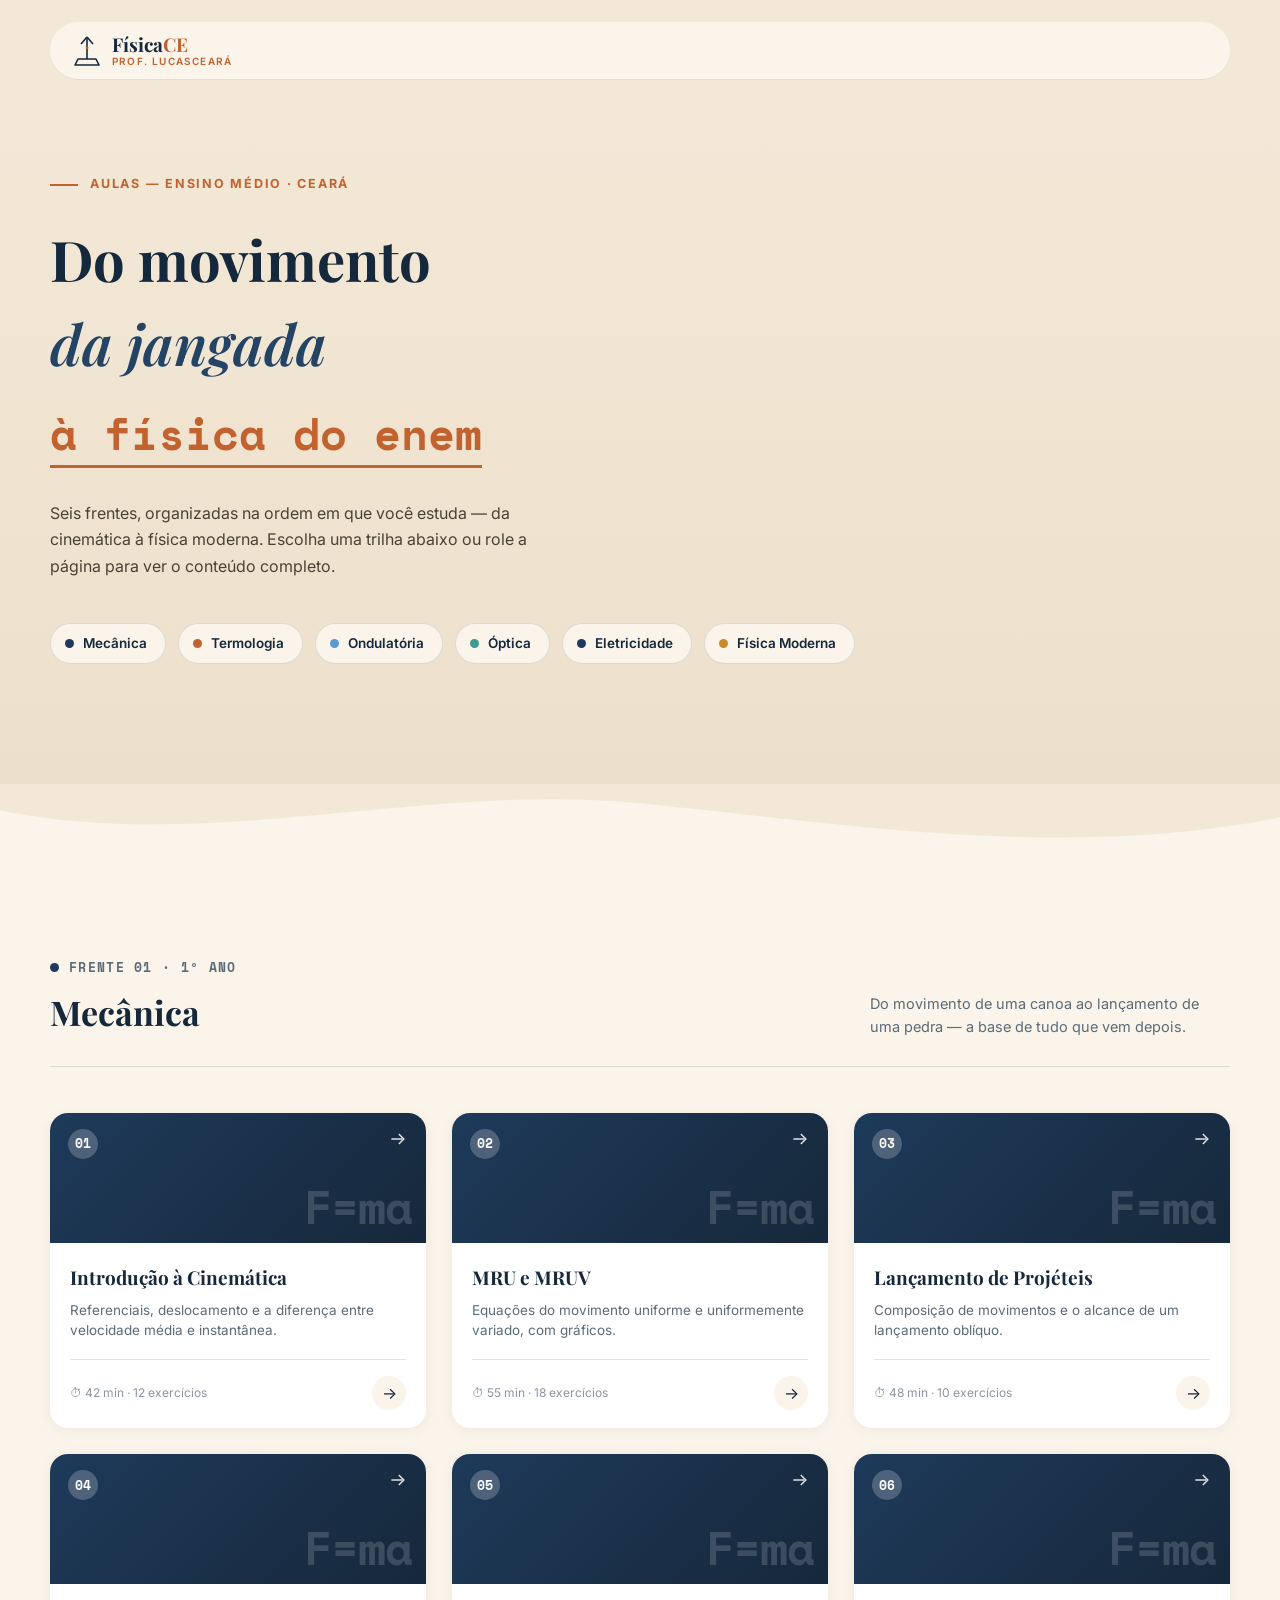
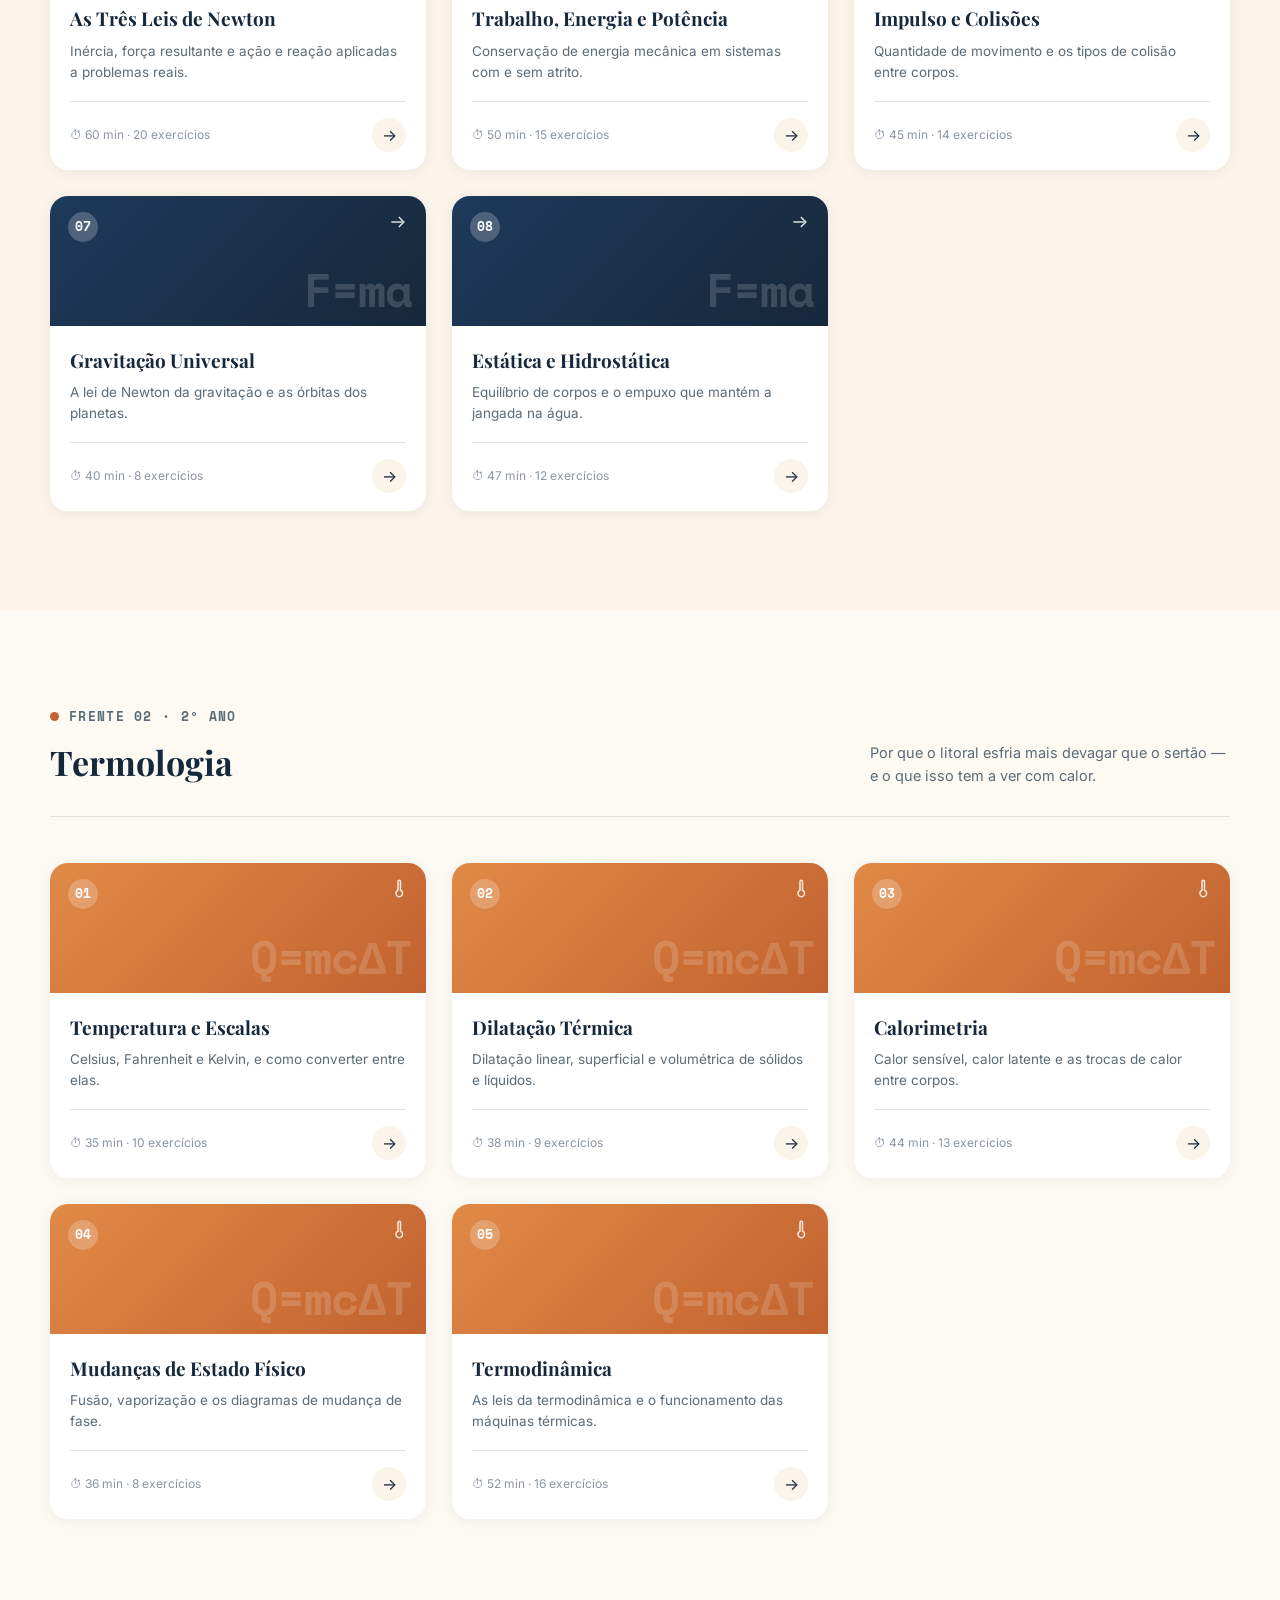
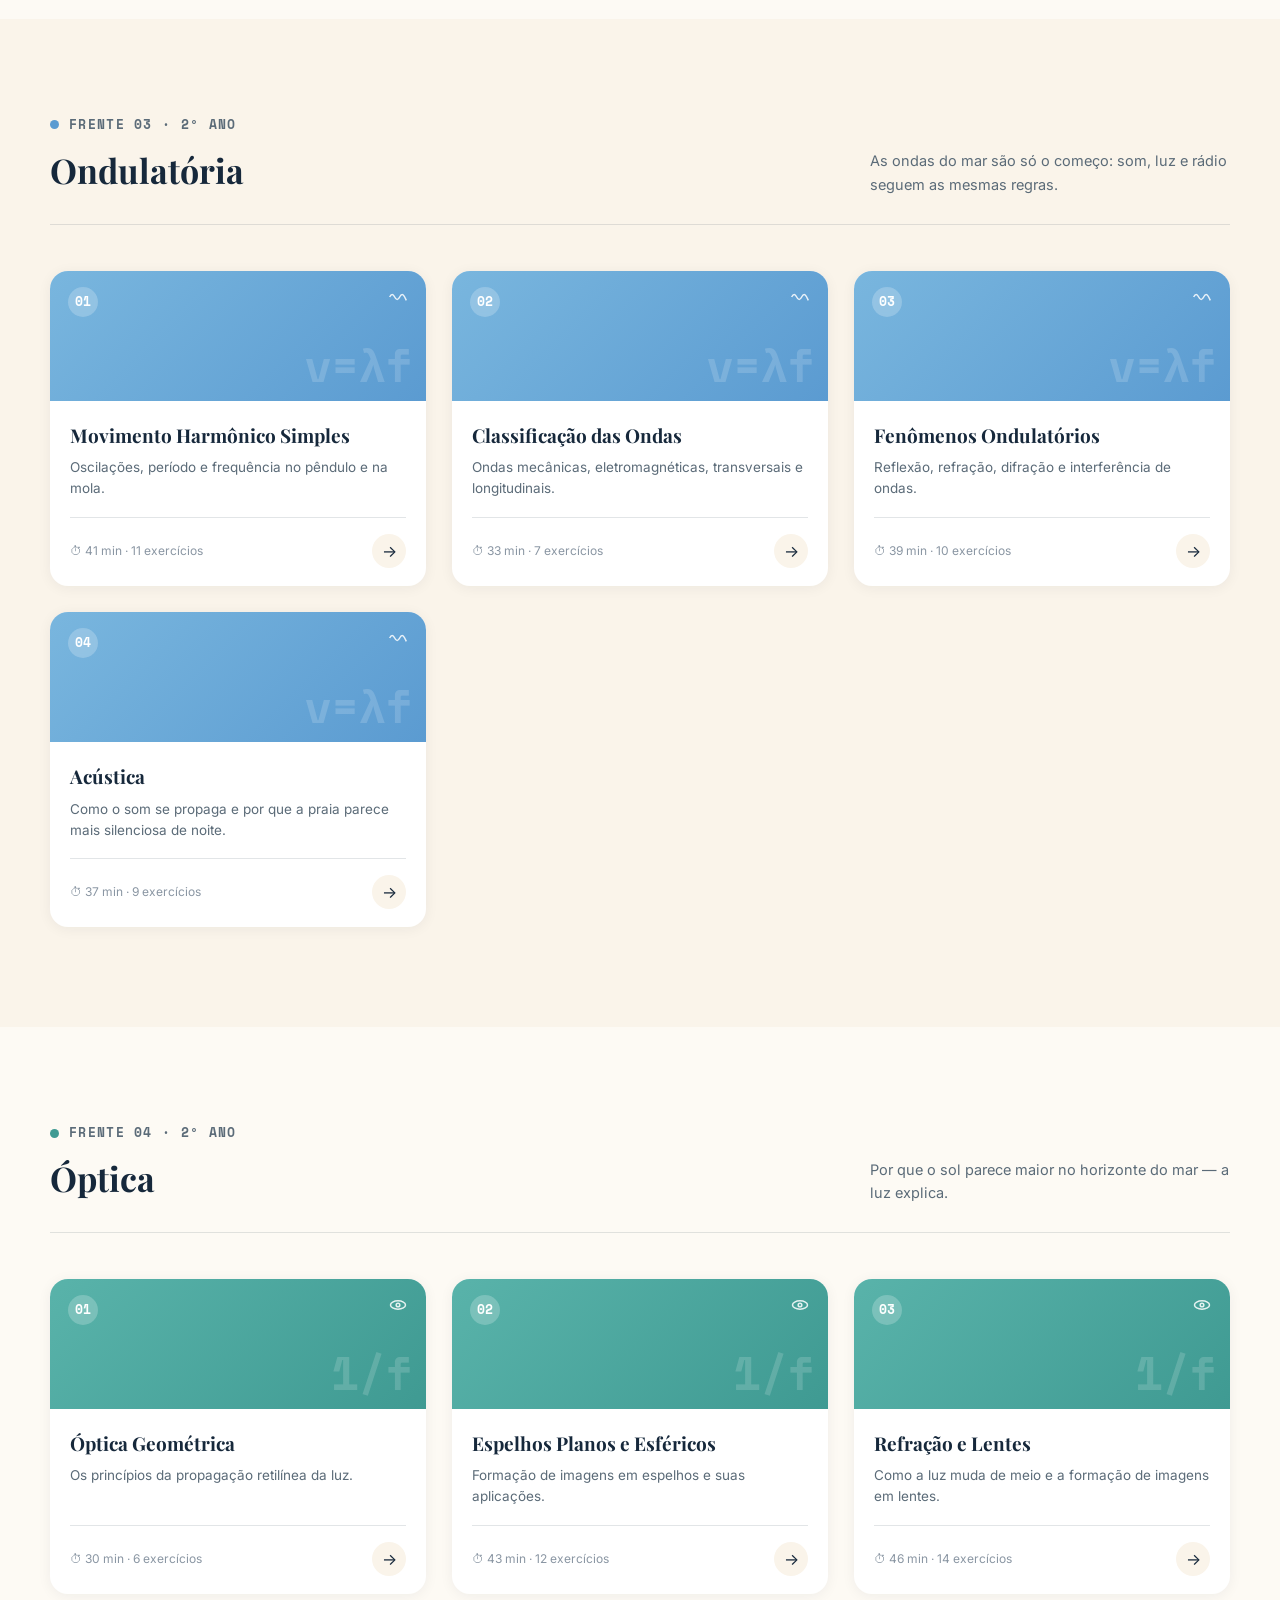
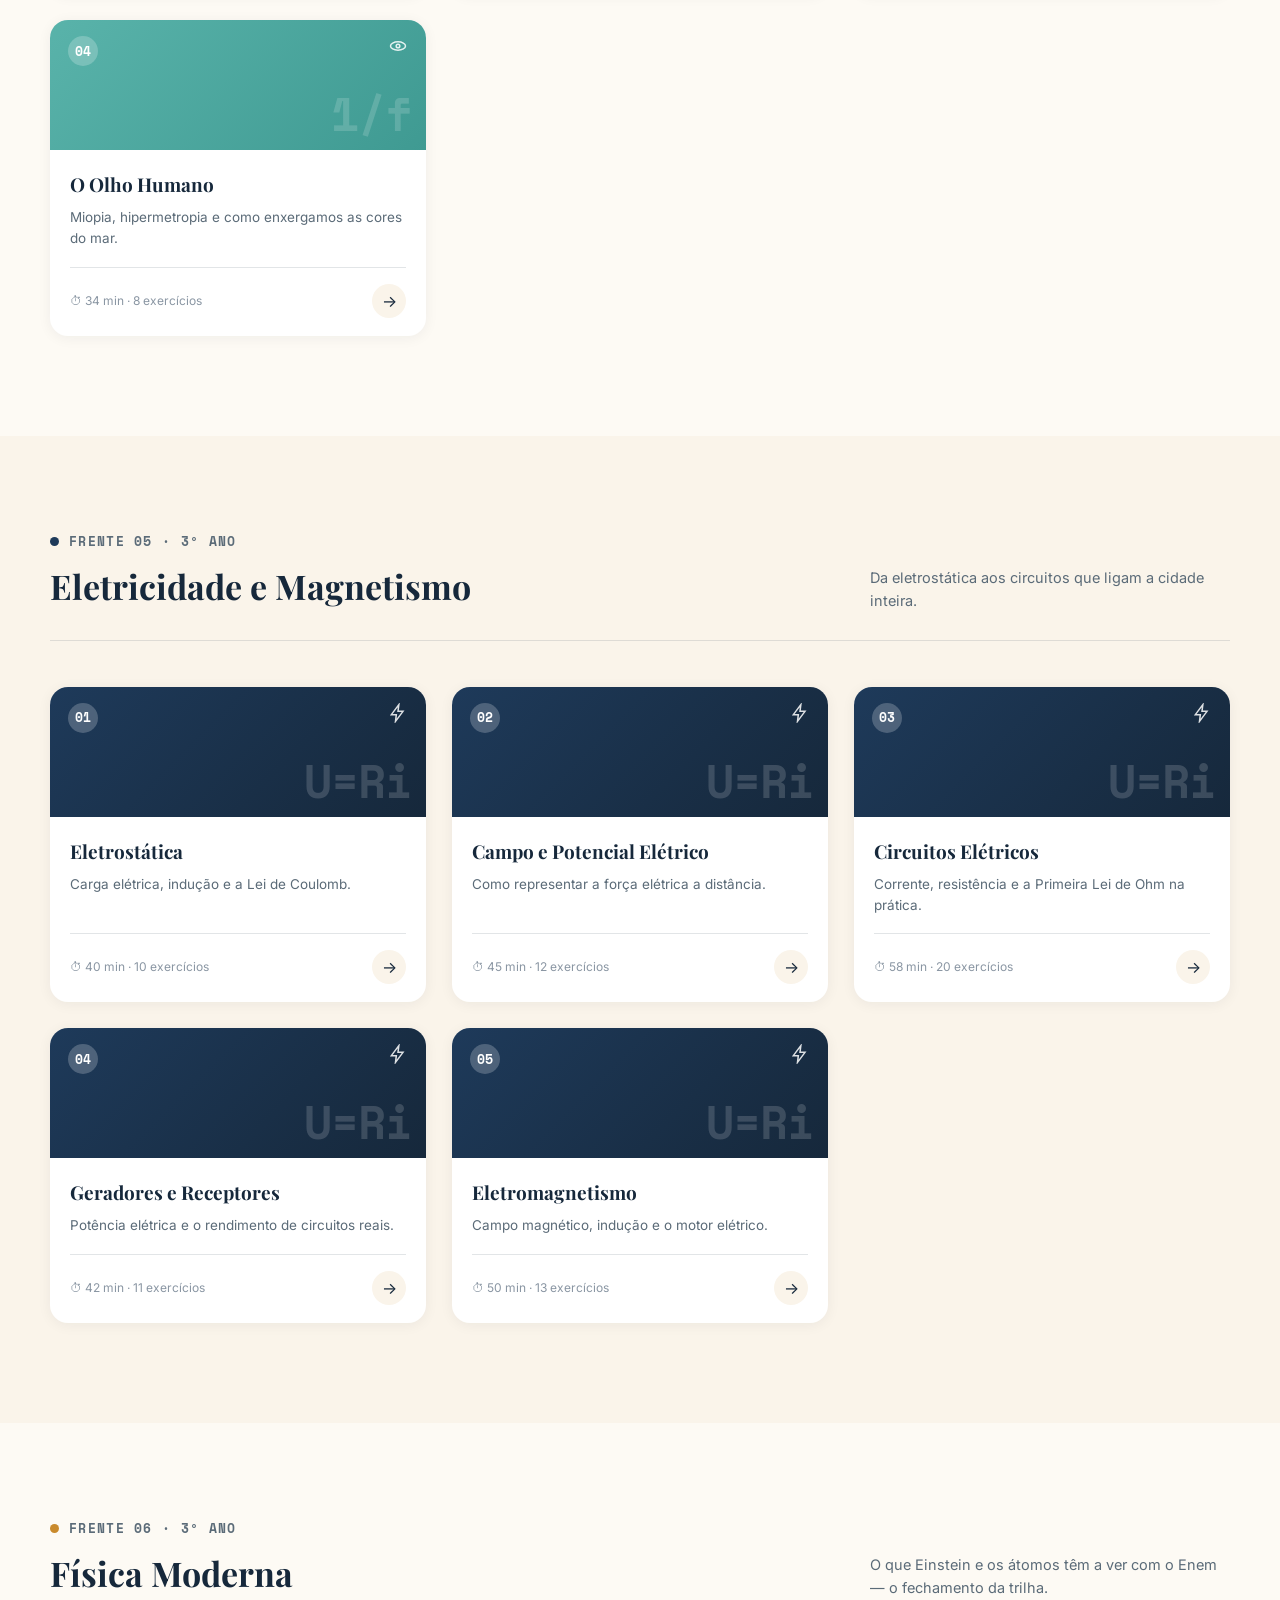
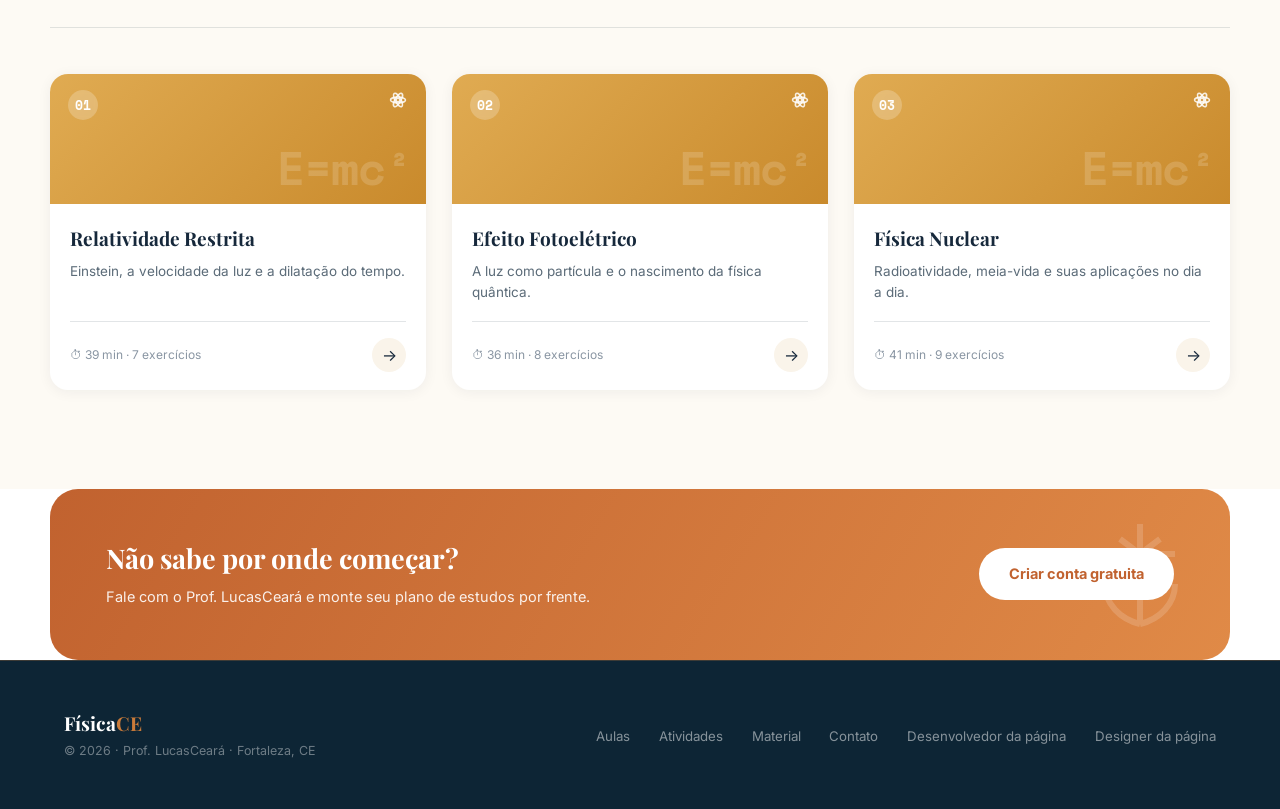
==== aulas.html @ f0ba3cf6 "Create aulas.html" ====
<!DOCTYPE html>
<html lang="pt-br">
<head>
    <meta charset="UTF-8">
    <meta name="viewport" content="width=device-width, initial-scale=1.0">
    <link rel="preconnect" href="https://fonts.googleapis.com">
    <link rel="preconnect" href="https://fonts.gstatic.com" crossorigin>
    <link href="https://fonts.googleapis.com/css2?family=Playfair+Display:ital,wght@0,600;0,700;1,600;1,700&family=Space+Mono:wght@400;700&family=Inter:wght@400;500;600;700&display=swap" rel="stylesheet">
    <link rel="stylesheet" href="cadastro.css">
    <link rel="stylesheet" href="menumobile.css">
    <link rel="stylesheet" href="aulas.css">
    <title>Aulas</title>
</head>
<body>
    <header>
  <div class="header-inner">
    <div class="logo">
      <svg width="26" height="30" viewBox="0 0 26 30" fill="none">
        <path d="M13 1V23" stroke="#16283b" stroke-width="1.6"/>
        <path d="M13 1L7 8" stroke="#16283b" stroke-width="1.6"/>
        <path d="M13 1L19 8" stroke="#16283b" stroke-width="1.6"/>
        <path d="M4 23H22L25 29H1L4 23Z" stroke="#16283b" stroke-width="1.6" stroke-linejoin="round"/>
        <circle cx="13" cy="12" r="1.4" fill="#c1622f"/>
      </svg>
      <div class="logo-text">
        <div class="name">Física<span>CE</span></div>
        <div class="role">PROF. LUCASCEARÁ</div>
      </div>
    </div>
   
    </nav>
  </div>
</header>
 
<section class="hero">
  <div class="hero-inner">
    <div class="eyebrow"><span class="dash"></span>AULAS — ENSINO MÉDIO · CEARÁ</div>
    <h1 class="hero-title">
      <span class="line-serif">Do movimento</span><br>
      <span class="line-italic">da jangada</span><br>
      <span class="line-mono">à física do enem</span>
    </h1>
    <p class="hero-desc">Seis frentes, organizadas na ordem em que você estuda — da cinemática à física moderna. Escolha uma trilha abaixo ou role a página para ver o conteúdo completo.</p>
 
    <div class="legend">
      <a href="#mecanica"><span class="dot" style="background:var(--navy-2)"></span>Mecânica</a>
      <a href="#termologia"><span class="dot" style="background:var(--orange)"></span>Termologia</a>
      <a href="#ondulatoria"><span class="dot" style="background:var(--blue)"></span>Ondulatória</a>
      <a href="#optica"><span class="dot" style="background:var(--teal)"></span>Óptica</a>
      <a href="#eletricidade"><span class="dot" style="background:var(--navy-2)"></span>Eletricidade</a>
      <a href="#moderna"><span class="dot" style="background:var(--amber)"></span>Física Moderna</a>
    </div>
  </div>
</section>
 
<svg class="wave to-cream" viewBox="0 0 1440 90" preserveAspectRatio="none"><path d="M0,32 C240,80 480,0 720,24 C960,48 1200,88 1440,40 L1440,90 L0,90 Z"/></svg>
 
<!-- ================= MECÂNICA ================= -->
<section class="frente bg-cream" id="mecanica">
  <div class="frente-head">
    <div>
      <div class="frente-num"><span class="dot" style="background:var(--navy-2)"></span>FRENTE 01 · 1º ANO</div>
      <div class="frente-title">Mecânica</div>
    </div>
    <p class="frente-blurb">Do movimento de uma canoa ao lançamento de uma pedra — a base de tudo que vem depois.</p>
  </div>
  <div class="grid">
 
    <div class="card">
      <div class="card-banner banner-navy">
        <div class="badge">01</div>
        <svg class="icon" width="20" height="20" viewBox="0 0 24 24" fill="none" stroke="currentColor" stroke-width="1.8"><path d="M4 12h13M13 6l6 6-6 6"/></svg>
        <span class="formula">F=ma</span>
      </div>
      <div class="card-body">
        <div class="card-title">Introdução à Cinemática</div>
        <p class="card-desc">Referenciais, deslocamento e a diferença entre velocidade média e instantânea.</p>
        <div class="card-meta"><span class="meta-text">⏱ 42 min · 12 exercícios</span><span class="go">→</span></div>
      </div>
    </div>
 
    <div class="card">
      <div class="card-banner banner-navy">
        <div class="badge">02</div>
        <svg class="icon" width="20" height="20" viewBox="0 0 24 24" fill="none" stroke="currentColor" stroke-width="1.8"><path d="M4 12h13M13 6l6 6-6 6"/></svg>
        <span class="formula">F=ma</span>
      </div>
      <div class="card-body">
        <div class="card-title">MRU e MRUV</div>
        <p class="card-desc">Equações do movimento uniforme e uniformemente variado, com gráficos.</p>
        <div class="card-meta"><span class="meta-text">⏱ 55 min · 18 exercícios</span><span class="go">→</span></div>
      </div>
    </div>
 
    <div class="card">
      <div class="card-banner banner-navy">
        <div class="badge">03</div>
        <svg class="icon" width="20" height="20" viewBox="0 0 24 24" fill="none" stroke="currentColor" stroke-width="1.8"><path d="M4 12h13M13 6l6 6-6 6"/></svg>
        <span class="formula">F=ma</span>
      </div>
      <div class="card-body">
        <div class="card-title">Lançamento de Projéteis</div>
        <p class="card-desc">Composição de movimentos e o alcance de um lançamento oblíquo.</p>
        <div class="card-meta"><span class="meta-text">⏱ 48 min · 10 exercícios</span><span class="go">→</span></div>
      </div>
    </div>
 
    <div class="card">
      <div class="card-banner banner-navy">
        <div class="badge">04</div>
        <svg class="icon" width="20" height="20" viewBox="0 0 24 24" fill="none" stroke="currentColor" stroke-width="1.8"><path d="M4 12h13M13 6l6 6-6 6"/></svg>
        <span class="formula">F=ma</span>
      </div>
      <div class="card-body">
        <div class="card-title">As Três Leis de Newton</div>
        <p class="card-desc">Inércia, força resultante e ação e reação aplicadas a problemas reais.</p>
        <div class="card-meta"><span class="meta-text">⏱ 60 min · 20 exercícios</span><span class="go">→</span></div>
      </div>
    </div>
 
    <div class="card">
      <div class="card-banner banner-navy">
        <div class="badge">05</div>
        <svg class="icon" width="20" height="20" viewBox="0 0 24 24" fill="none" stroke="currentColor" stroke-width="1.8"><path d="M4 12h13M13 6l6 6-6 6"/></svg>
        <span class="formula">F=ma</span>
      </div>
      <div class="card-body">
        <div class="card-title">Trabalho, Energia e Potência</div>
        <p class="card-desc">Conservação de energia mecânica em sistemas com e sem atrito.</p>
        <div class="card-meta"><span class="meta-text">⏱ 50 min · 15 exercícios</span><span class="go">→</span></div>
      </div>
    </div>
 
    <div class="card">
      <div class="card-banner banner-navy">
        <div class="badge">06</div>
        <svg class="icon" width="20" height="20" viewBox="0 0 24 24" fill="none" stroke="currentColor" stroke-width="1.8"><path d="M4 12h13M13 6l6 6-6 6"/></svg>
        <span class="formula">F=ma</span>
      </div>
      <div class="card-body">
        <div class="card-title">Impulso e Colisões</div>
        <p class="card-desc">Quantidade de movimento e os tipos de colisão entre corpos.</p>
        <div class="card-meta"><span class="meta-text">⏱ 45 min · 14 exercícios</span><span class="go">→</span></div>
      </div>
    </div>
 
    <div class="card">
      <div class="card-banner banner-navy">
        <div class="badge">07</div>
        <svg class="icon" width="20" height="20" viewBox="0 0 24 24" fill="none" stroke="currentColor" stroke-width="1.8"><path d="M4 12h13M13 6l6 6-6 6"/></svg>
        <span class="formula">F=ma</span>
      </div>
      <div class="card-body">
        <div class="card-title">Gravitação Universal</div>
        <p class="card-desc">A lei de Newton da gravitação e as órbitas dos planetas.</p>
        <div class="card-meta"><span class="meta-text">⏱ 40 min · 8 exercícios</span><span class="go">→</span></div>
      </div>
    </div>
 
    <div class="card">
      <div class="card-banner banner-navy">
        <div class="badge">08</div>
        <svg class="icon" width="20" height="20" viewBox="0 0 24 24" fill="none" stroke="currentColor" stroke-width="1.8"><path d="M4 12h13M13 6l6 6-6 6"/></svg>
        <span class="formula">F=ma</span>
      </div>
      <div class="card-body">
        <div class="card-title">Estática e Hidrostática</div>
        <p class="card-desc">Equilíbrio de corpos e o empuxo que mantém a jangada na água.</p>
        <div class="card-meta"><span class="meta-text">⏱ 47 min · 12 exercícios</span><span class="go">→</span></div>
      </div>
    </div>
 
  </div>
</section>
 
<!-- ================= TERMOLOGIA ================= -->
<section class="frente bg-white" id="termologia">
  <div class="frente-head">
    <div>
      <div class="frente-num"><span class="dot" style="background:var(--orange)"></span>FRENTE 02 · 2º ANO</div>
      <div class="frente-title">Termologia</div>
    </div>
    <p class="frente-blurb">Por que o litoral esfria mais devagar que o sertão — e o que isso tem a ver com calor.</p>
  </div>
  <div class="grid">
 
    <div class="card">
      <div class="card-banner banner-orange">
        <div class="badge">01</div>
        <svg class="icon" width="20" height="20" viewBox="0 0 24 24" fill="none" stroke="currentColor" stroke-width="1.8"><path d="M12 3v10.5a4 4 0 1 0 3 0V3a1.5 1.5 0 0 0-3 0Z"/></svg>
        <span class="formula">Q=mcΔT</span>
      </div>
      <div class="card-body">
        <div class="card-title">Temperatura e Escalas</div>
        <p class="card-desc">Celsius, Fahrenheit e Kelvin, e como converter entre elas.</p>
        <div class="card-meta"><span class="meta-text">⏱ 35 min · 10 exercícios</span><span class="go">→</span></div>
      </div>
    </div>
 
    <div class="card">
      <div class="card-banner banner-orange">
        <div class="badge">02</div>
        <svg class="icon" width="20" height="20" viewBox="0 0 24 24" fill="none" stroke="currentColor" stroke-width="1.8"><path d="M12 3v10.5a4 4 0 1 0 3 0V3a1.5 1.5 0 0 0-3 0Z"/></svg>
        <span class="formula">Q=mcΔT</span>
      </div>
      <div class="card-body">
        <div class="card-title">Dilatação Térmica</div>
        <p class="card-desc">Dilatação linear, superficial e volumétrica de sólidos e líquidos.</p>
        <div class="card-meta"><span class="meta-text">⏱ 38 min · 9 exercícios</span><span class="go">→</span></div>
      </div>
    </div>
 
    <div class="card">
      <div class="card-banner banner-orange">
        <div class="badge">03</div>
        <svg class="icon" width="20" height="20" viewBox="0 0 24 24" fill="none" stroke="currentColor" stroke-width="1.8"><path d="M12 3v10.5a4 4 0 1 0 3 0V3a1.5 1.5 0 0 0-3 0Z"/></svg>
        <span class="formula">Q=mcΔT</span>
      </div>
      <div class="card-body">
        <div class="card-title">Calorimetria</div>
        <p class="card-desc">Calor sensível, calor latente e as trocas de calor entre corpos.</p>
        <div class="card-meta"><span class="meta-text">⏱ 44 min · 13 exercícios</span><span class="go">→</span></div>
      </div>
    </div>
 
    <div class="card">
      <div class="card-banner banner-orange">
        <div class="badge">04</div>
        <svg class="icon" width="20" height="20" viewBox="0 0 24 24" fill="none" stroke="currentColor" stroke-width="1.8"><path d="M12 3v10.5a4 4 0 1 0 3 0V3a1.5 1.5 0 0 0-3 0Z"/></svg>
        <span class="formula">Q=mcΔT</span>
      </div>
      <div class="card-body">
        <div class="card-title">Mudanças de Estado Físico</div>
        <p class="card-desc">Fusão, vaporização e os diagramas de mudança de fase.</p>
        <div class="card-meta"><span class="meta-text">⏱ 36 min · 8 exercícios</span><span class="go">→</span></div>
      </div>
    </div>
 
    <div class="card">
      <div class="card-banner banner-orange">
        <div class="badge">05</div>
        <svg class="icon" width="20" height="20" viewBox="0 0 24 24" fill="none" stroke="currentColor" stroke-width="1.8"><path d="M12 3v10.5a4 4 0 1 0 3 0V3a1.5 1.5 0 0 0-3 0Z"/></svg>
        <span class="formula">Q=mcΔT</span>
      </div>
      <div class="card-body">
        <div class="card-title">Termodinâmica</div>
        <p class="card-desc">As leis da termodinâmica e o funcionamento das máquinas térmicas.</p>
        <div class="card-meta"><span class="meta-text">⏱ 52 min · 16 exercícios</span><span class="go">→</span></div>
      </div>
    </div>
 
  </div>
</section>
 
<!-- ================= ONDULATÓRIA ================= -->
<section class="frente bg-cream" id="ondulatoria">
  <div class="frente-head">
    <div>
      <div class="frente-num"><span class="dot" style="background:var(--blue)"></span>FRENTE 03 · 2º ANO</div>
      <div class="frente-title">Ondulatória</div>
    </div>
    <p class="frente-blurb">As ondas do mar são só o começo: som, luz e rádio seguem as mesmas regras.</p>
  </div>
  <div class="grid">
 
    <div class="card">
      <div class="card-banner banner-blue">
        <div class="badge">01</div>
        <svg class="icon" width="20" height="20" viewBox="0 0 24 24" fill="none" stroke="currentColor" stroke-width="1.8"><path d="M2 12c2 -4 4 -4 6 0s4 4 6 0s4 -4 6 0s2 4 2 4"/></svg>
        <span class="formula">v=λf</span>
      </div>
      <div class="card-body">
        <div class="card-title">Movimento Harmônico Simples</div>
        <p class="card-desc">Oscilações, período e frequência no pêndulo e na mola.</p>
        <div class="card-meta"><span class="meta-text">⏱ 41 min · 11 exercícios</span><span class="go">→</span></div>
      </div>
    </div>
 
    <div class="card">
      <div class="card-banner banner-blue">
        <div class="badge">02</div>
        <svg class="icon" width="20" height="20" viewBox="0 0 24 24" fill="none" stroke="currentColor" stroke-width="1.8"><path d="M2 12c2 -4 4 -4 6 0s4 4 6 0s4 -4 6 0s2 4 2 4"/></svg>
        <span class="formula">v=λf</span>
      </div>
      <div class="card-body">
        <div class="card-title">Classificação das Ondas</div>
        <p class="card-desc">Ondas mecânicas, eletromagnéticas, transversais e longitudinais.</p>
        <div class="card-meta"><span class="meta-text">⏱ 33 min · 7 exercícios</span><span class="go">→</span></div>
      </div>
    </div>
 
    <div class="card">
      <div class="card-banner banner-blue">
        <div class="badge">03</div>
        <svg class="icon" width="20" height="20" viewBox="0 0 24 24" fill="none" stroke="currentColor" stroke-width="1.8"><path d="M2 12c2 -4 4 -4 6 0s4 4 6 0s4 -4 6 0s2 4 2 4"/></svg>
        <span class="formula">v=λf</span>
      </div>
      <div class="card-body">
        <div class="card-title">Fenômenos Ondulatórios</div>
        <p class="card-desc">Reflexão, refração, difração e interferência de ondas.</p>
        <div class="card-meta"><span class="meta-text">⏱ 39 min · 10 exercícios</span><span class="go">→</span></div>
      </div>
    </div>
 
    <div class="card">
      <div class="card-banner banner-blue">
        <div class="badge">04</div>
        <svg class="icon" width="20" height="20" viewBox="0 0 24 24" fill="none" stroke="currentColor" stroke-width="1.8"><path d="M2 12c2 -4 4 -4 6 0s4 4 6 0s4 -4 6 0s2 4 2 4"/></svg>
        <span class="formula">v=λf</span>
      </div>
      <div class="card-body">
        <div class="card-title">Acústica</div>
        <p class="card-desc">Como o som se propaga e por que a praia parece mais silenciosa de noite.</p>
        <div class="card-meta"><span class="meta-text">⏱ 37 min · 9 exercícios</span><span class="go">→</span></div>
      </div>
    </div>
 
  </div>
</section>
 
<!-- ================= ÓPTICA ================= -->
<section class="frente bg-white" id="optica">
  <div class="frente-head">
    <div>
      <div class="frente-num"><span class="dot" style="background:var(--teal)"></span>FRENTE 04 · 2º ANO</div>
      <div class="frente-title">Óptica</div>
    </div>
    <p class="frente-blurb">Por que o sol parece maior no horizonte do mar — a luz explica.</p>
  </div>
  <div class="grid">
 
    <div class="card">
      <div class="card-banner banner-teal">
        <div class="badge">01</div>
        <svg class="icon" width="20" height="20" viewBox="0 0 24 24" fill="none" stroke="currentColor" stroke-width="1.8"><ellipse cx="12" cy="12" rx="9" ry="5"/><circle cx="12" cy="12" r="2.2"/></svg>
        <span class="formula">1/f</span>
      </div>
      <div class="card-body">
        <div class="card-title">Óptica Geométrica</div>
        <p class="card-desc">Os princípios da propagação retilínea da luz.</p>
        <div class="card-meta"><span class="meta-text">⏱ 30 min · 6 exercícios</span><span class="go">→</span></div>
      </div>
    </div>
 
    <div class="card">
      <div class="card-banner banner-teal">
        <div class="badge">02</div>
        <svg class="icon" width="20" height="20" viewBox="0 0 24 24" fill="none" stroke="currentColor" stroke-width="1.8"><ellipse cx="12" cy="12" rx="9" ry="5"/><circle cx="12" cy="12" r="2.2"/></svg>
        <span class="formula">1/f</span>
      </div>
      <div class="card-body">
        <div class="card-title">Espelhos Planos e Esféricos</div>
        <p class="card-desc">Formação de imagens em espelhos e suas aplicações.</p>
        <div class="card-meta"><span class="meta-text">⏱ 43 min · 12 exercícios</span><span class="go">→</span></div>
      </div>
    </div>
 
    <div class="card">
      <div class="card-banner banner-teal">
        <div class="badge">03</div>
        <svg class="icon" width="20" height="20" viewBox="0 0 24 24" fill="none" stroke="currentColor" stroke-width="1.8"><ellipse cx="12" cy="12" rx="9" ry="5"/><circle cx="12" cy="12" r="2.2"/></svg>
        <span class="formula">1/f</span>
      </div>
      <div class="card-body">
        <div class="card-title">Refração e Lentes</div>
        <p class="card-desc">Como a luz muda de meio e a formação de imagens em lentes.</p>
        <div class="card-meta"><span class="meta-text">⏱ 46 min · 14 exercícios</span><span class="go">→</span></div>
      </div>
    </div>
 
    <div class="card">
      <div class="card-banner banner-teal">
        <div class="badge">04</div>
        <svg class="icon" width="20" height="20" viewBox="0 0 24 24" fill="none" stroke="currentColor" stroke-width="1.8"><ellipse cx="12" cy="12" rx="9" ry="5"/><circle cx="12" cy="12" r="2.2"/></svg>
        <span class="formula">1/f</span>
      </div>
      <div class="card-body">
        <div class="card-title">O Olho Humano</div>
        <p class="card-desc">Miopia, hipermetropia e como enxergamos as cores do mar.</p>
        <div class="card-meta"><span class="meta-text">⏱ 34 min · 8 exercícios</span><span class="go">→</span></div>
      </div>
    </div>
 
  </div>
</section>
 
<!-- ================= ELETRICIDADE ================= -->
<section class="frente bg-cream" id="eletricidade">
  <div class="frente-head">
    <div>
      <div class="frente-num"><span class="dot" style="background:var(--navy-2)"></span>FRENTE 05 · 3º ANO</div>
      <div class="frente-title">Eletricidade e Magnetismo</div>
    </div>
    <p class="frente-blurb">Da eletrostática aos circuitos que ligam a cidade inteira.</p>
  </div>
  <div class="grid">
 
    <div class="card">
      <div class="card-banner banner-navy">
        <div class="badge">01</div>
        <svg class="icon" width="20" height="20" viewBox="0 0 24 24" fill="none" stroke="currentColor" stroke-width="1.8"><path d="M13 2 4 14h6l-1 8 9-12h-6l1-8Z"/></svg>
        <span class="formula">U=Ri</span>
      </div>
      <div class="card-body">
        <div class="card-title">Eletrostática</div>
        <p class="card-desc">Carga elétrica, indução e a Lei de Coulomb.</p>
        <div class="card-meta"><span class="meta-text">⏱ 40 min · 10 exercícios</span><span class="go">→</span></div>
      </div>
    </div>
 
    <div class="card">
      <div class="card-banner banner-navy">
        <div class="badge">02</div>
        <svg class="icon" width="20" height="20" viewBox="0 0 24 24" fill="none" stroke="currentColor" stroke-width="1.8"><path d="M13 2 4 14h6l-1 8 9-12h-6l1-8Z"/></svg>
        <span class="formula">U=Ri</span>
      </div>
      <div class="card-body">
        <div class="card-title">Campo e Potencial Elétrico</div>
        <p class="card-desc">Como representar a força elétrica a distância.</p>
        <div class="card-meta"><span class="meta-text">⏱ 45 min · 12 exercícios</span><span class="go">→</span></div>
      </div>
    </div>
 
    <div class="card">
      <div class="card-banner banner-navy">
        <div class="badge">03</div>
        <svg class="icon" width="20" height="20" viewBox="0 0 24 24" fill="none" stroke="currentColor" stroke-width="1.8"><path d="M13 2 4 14h6l-1 8 9-12h-6l1-8Z"/></svg>
        <span class="formula">U=Ri</span>
      </div>
      <div class="card-body">
        <div class="card-title">Circuitos Elétricos</div>
        <p class="card-desc">Corrente, resistência e a Primeira Lei de Ohm na prática.</p>
        <div class="card-meta"><span class="meta-text">⏱ 58 min · 20 exercícios</span><span class="go">→</span></div>
      </div>
    </div>
 
    <div class="card">
      <div class="card-banner banner-navy">
        <div class="badge">04</div>
        <svg class="icon" width="20" height="20" viewBox="0 0 24 24" fill="none" stroke="currentColor" stroke-width="1.8"><path d="M13 2 4 14h6l-1 8 9-12h-6l1-8Z"/></svg>
        <span class="formula">U=Ri</span>
      </div>
      <div class="card-body">
        <div class="card-title">Geradores e Receptores</div>
        <p class="card-desc">Potência elétrica e o rendimento de circuitos reais.</p>
        <div class="card-meta"><span class="meta-text">⏱ 42 min · 11 exercícios</span><span class="go">→</span></div>
      </div>
    </div>
 
    <div class="card">
      <div class="card-banner banner-navy">
        <div class="badge">05</div>
        <svg class="icon" width="20" height="20" viewBox="0 0 24 24" fill="none" stroke="currentColor" stroke-width="1.8"><path d="M13 2 4 14h6l-1 8 9-12h-6l1-8Z"/></svg>
        <span class="formula">U=Ri</span>
      </div>
      <div class="card-body">
        <div class="card-title">Eletromagnetismo</div>
        <p class="card-desc">Campo magnético, indução e o motor elétrico.</p>
        <div class="card-meta"><span class="meta-text">⏱ 50 min · 13 exercícios</span><span class="go">→</span></div>
      </div>
    </div>
 
  </div>
</section>
 
<!-- ================= FÍSICA MODERNA ================= -->
<section class="frente bg-white" id="moderna">
  <div class="frente-head">
    <div>
      <div class="frente-num"><span class="dot" style="background:var(--amber)"></span>FRENTE 06 · 3º ANO</div>
      <div class="frente-title">Física Moderna</div>
    </div>
    <p class="frente-blurb">O que Einstein e os átomos têm a ver com o Enem — o fechamento da trilha.</p>
  </div>
  <div class="grid">
 
    <div class="card">
      <div class="card-banner banner-amber">
        <div class="badge">01</div>
        <svg class="icon" width="20" height="20" viewBox="0 0 24 24" fill="none" stroke="currentColor" stroke-width="1.8"><circle cx="12" cy="12" r="2.2"/><ellipse cx="12" cy="12" rx="9" ry="3.5"/><ellipse cx="12" cy="12" rx="9" ry="3.5" transform="rotate(60 12 12)"/><ellipse cx="12" cy="12" rx="9" ry="3.5" transform="rotate(120 12 12)"/></svg>
        <span class="formula">E=mc²</span>
      </div>
      <div class="card-body">
        <div class="card-title">Relatividade Restrita</div>
        <p class="card-desc">Einstein, a velocidade da luz e a dilatação do tempo.</p>
        <div class="card-meta"><span class="meta-text">⏱ 39 min · 7 exercícios</span><span class="go">→</span></div>
      </div>
    </div>
 
    <div class="card">
      <div class="card-banner banner-amber">
        <div class="badge">02</div>
        <svg class="icon" width="20" height="20" viewBox="0 0 24 24" fill="none" stroke="currentColor" stroke-width="1.8"><circle cx="12" cy="12" r="2.2"/><ellipse cx="12" cy="12" rx="9" ry="3.5"/><ellipse cx="12" cy="12" rx="9" ry="3.5" transform="rotate(60 12 12)"/><ellipse cx="12" cy="12" rx="9" ry="3.5" transform="rotate(120 12 12)"/></svg>
        <span class="formula">E=mc²</span>
      </div>
      <div class="card-body">
        <div class="card-title">Efeito Fotoelétrico</div>
        <p class="card-desc">A luz como partícula e o nascimento da física quântica.</p>
        <div class="card-meta"><span class="meta-text">⏱ 36 min · 8 exercícios</span><span class="go">→</span></div>
      </div>
    </div>
 
    <div class="card">
      <div class="card-banner banner-amber">
        <div class="badge">03</div>
        <svg class="icon" width="20" height="20" viewBox="0 0 24 24" fill="none" stroke="currentColor" stroke-width="1.8"><circle cx="12" cy="12" r="2.2"/><ellipse cx="12" cy="12" rx="9" ry="3.5"/><ellipse cx="12" cy="12" rx="9" ry="3.5" transform="rotate(60 12 12)"/><ellipse cx="12" cy="12" rx="9" ry="3.5" transform="rotate(120 12 12)"/></svg>
        <span class="formula">E=mc²</span>
      </div>
      <div class="card-body">
        <div class="card-title">Física Nuclear</div>
        <p class="card-desc">Radioatividade, meia-vida e suas aplicações no dia a dia.</p>
        <div class="card-meta"><span class="meta-text">⏱ 41 min · 9 exercícios</span><span class="go">→</span></div>
      </div>
    </div>
 
  </div>
</section>
 
<!-- ================= CTA ================= -->
<section class="cta-section">
  <div class="cta">
    <svg class="cta-icon" width="120" height="120" viewBox="0 0 24 24" fill="none" stroke="#fff" stroke-width="1.2"><path d="M12 2v20M12 22c-4-1-7-4-7-8M12 22c4-1 7-4 7-8M5 8h14M8 5l4 3 4-3"/></svg>
    <div class="cta-text">
      <h3>Não sabe por onde começar?</h3>
      <p>Fale com o Prof. LucasCeará e monte seu plano de estudos por frente.</p>
    </div>
    <a href="#" class="btn-white">Criar conta gratuita</a>
  </div>
</section>
 
<footer>
  <div>
    <div class="footer-brand">Física<span>CE</span></div>
    <div class="footer-copy">© 2026 · Prof. LucasCeará · Fortaleza, CE</div>
  </div>
  <ul class="footer-links">
    <li><a href="#">Aulas</a></li>
    <li><a href="#">Atividades</a></li>
    <li><a href="#">Material</a></li>
    <li><a href="#">Contato</a></li>
    <li><a  target="_blank" href="https://www.linkedin.com/in/victor-cardoso-802744328/">Desenvolvedor da página</a></li>
    <li><a  target="_blank" href="https://www.instagram.com/italo_____vini?igsh=M2lhaDQxcm16YjM1">Designer da página</a></li>
  </ul>
  </div>
</footer>
</body>
</html>
---- cadastro.css ----
.overlay {
  position: fixed;
  top: 0%;
  left: 0%;
  width: 100%;
  height: 100%;

  

  justify-content: center;
  align-items: center;

  z-index: 999;

  display: none;
}

.overlay.ativo {
  display: flex;
}

.container {
    width: 100%;
    max-width: 350px;
}

.login-box {
     background: 0, 0, 0, 0.3;
     padding: 80px;
     border-radius: 60px;
     backdrop-filter: blur(100px);
     -webkit-backdrop-filter: blur(100px);
     
}

#Entrar {
    justify-content: center;
    align-items: center;
    display: flex;
    color: var(--texto);
    margin-bottom: 25px;
    text-align: center;
}

.input-group {
  margin-bottom: 18px;
}

.input-group i {
  position: absolute;
  left: 300px;
  top: 60%;
  transform: translateY(-50%);
  color: var(--texto);
}

.input-group label {
  display: block;
  margin-bottom: 6px;
  color: var(--texto);
  font-size: 14px;
  font-family: Arial, Helvetica, sans-serif;
}

.input-group input {
  width: 100%;
  padding: 12px;
  border: 1px solid var(--texto);
  border-radius: 8px;
  outline: none;
  transition: 0.3s;
}

.input-group input:focus {
  border-color: var(--texto);
}

button {
    width: 100%;
    padding: 12px;
    border: none;
    border-radius: 8px;
    background: var(--espuma);
    color: var(--texto);
    font-size: 16px;
    cursor: pointer;
    transition: 0.3s;
}

button:hover {
  background-color: var(--agua);
}

.register {
  text-align: center;
  margin-top: 15px;
  font-size: 14px;
  color: var(--texto);
}

.register a {
  color: var(--noite);
  text-decoration: none;
}


@media (max-width:480px) {
       .login-box {
        padding: 60px;
       }


.login-box h2 {
    font-size: 24px;
}

}

#fechar2 {
  position: relative;
  top: -340px;
  left: 220px;
  cursor: pointer;
}
---- menumobile.css ----
.overlay3 {
  position: fixed;
  top: 0%;
  left: 0%;
  width: 100%;
  height: 100%;

  

  justify-content: center;
  align-items: center;

  z-index: 999;

  display: none;
}

.overlay3.ativo {
  display: flex;
}

.container {
    width: 100%;
    max-width: 350px;
}

.login-box {
     background: 0, 0, 0, 0.3;
     padding: 80px;
     border-radius: 60px;
     backdrop-filter: blur(100px);
     -webkit-backdrop-filter: blur(100px);
     
}

#Entrar {
    justify-content: center;
    align-items: center;
    display: flex;
    color: var(--texto);
    margin-bottom: 25px;
    text-align: center;
}

.input-group {
  margin-bottom: 18px;
}

.input-group i {
  position: absolute;
  left: 300px;
  top: 60%;
  transform: translateY(-50%);
  color: var(--texto);
}

.input-group label {
  display: block;
  margin-bottom: 6px;
  color: var(--texto);
  font-size: 14px;
  font-family: Arial, Helvetica, sans-serif;
}

.input-group input {
  width: 100%;
  padding: 12px;
  border: 1px solid var(--texto);
  border-radius: 8px;
  outline: none;
  transition: 0.3s;
}

.input-group input:focus {
  border-color: var(--texto);
}

button {
    width: 100%;
    padding: 12px;
    border: none;
    border-radius: 8px;
    background: var(--espuma);
    color: var(--texto);
    font-size: 16px;
    cursor: pointer;
    transition: 0.3s;
}

button:hover {
  background-color: var(--agua);
}

.register {
  text-align: center;
  margin-top: 15px;
  font-size: 14px;
  color: var(--texto);
}

.register a {
  color: var(--noite);
  text-decoration: none;
}


@media (max-width:480px) {
       .login-box {
        padding: 60px;
       }


.login-box h2 {
    font-size: 24px;
}

}

#fechar3 {
  position: relative;
  top: -340px;
  left: 220px;
  cursor: pointer;
}
---- aulas.css ----
:root{
    --cream: #f3e8d7;
    --cream-soft: #faf4ea;
    --navy: #16283b;
    --navy-2: #1e3a5a;
    --navy-3: #234465;
    --blue: #5b9bd1;
    --teal: #3f9a92;
    --orange: #c1622f;
    --orange-2: #e08a47;
    --amber: #c98a2c;
    --ink: #1c2b3a;
    --muted: #5b6b78;
    --muted-light: #8a96a3;
    --white: #ffffff;
    --line: rgba(22,40,59,0.12);
    --areia:     #F7F1E8;
    --ocre:      #C97B3A;
    --terracota: #A84B2F;
    --oceano:    #1A4A6B;
    --agua:      #2D7DAB;
    --espuma:    #D8EEF7;
    --noite:     #0D2535;
    --texto:     #2C1F10;
  }
 
  *{margin:0;padding:0;box-sizing:border-box;}
 
  html{scroll-behavior:smooth;}
 
  body{
    font-family:'Inter',sans-serif;
    background:var(--cream);
    color:var(--ink);
    line-height:1.5;
  }
 
  a{color:inherit;text-decoration:none;}
  ul{list-style:none;}
 
  .wrap{max-width:1180px;margin:0 auto;padding:0 40px;}
 
  /* ---------- HEADER ---------- */
  header{
    padding:22px 40px;
  }
  .header-inner{
    max-width:1180px;
    margin:0 auto;
    background:var(--cream-soft);
    border-radius:100px;
    display:flex;
    align-items:center;
    justify-content:space-between;
    padding:12px 16px 12px 24px;
    box-shadow:0 1px 0 rgba(22,40,59,0.05);
  }
  .logo{display:flex;align-items:center;gap:12px;}
  .logo svg{flex-shrink:0;}
  .logo-text{line-height:1.15;}
  .logo-text .name{
    font-family:'Playfair Display',serif;
    font-weight:700;
    font-size:19px;
    color:var(--navy);
  }
  .logo-text .name span{color:var(--orange);}
  .logo-text .role{
    font-size:10px;
    letter-spacing:.12em;
    color:var(--orange);
    font-weight:600;
  }
   nav {
    position: fixed; top: 0; left: 0; right: 0; z-index: 100;
    display: flex; align-items: center; justify-content: space-between;
    padding: 1.5rem 4rem;
    background: rgba(247, 241, 232, 0.92);
    backdrop-filter: blur(35px);
    border-bottom: 1px solid rgba(201, 123, 58, 0.18);
    border-radius: 40px;
  }
 
  /* ---------- HERO ---------- */
  .hero{
    position:relative;
    padding:74px 40px 120px;
    background:linear-gradient(180deg, var(--cream) 0%, #ede0cb 100%);
    overflow:hidden;
  }
  .hero-inner{max-width:1180px;margin:0 auto;position:relative;z-index:2;}
  .eyebrow{
    display:flex;align-items:center;gap:12px;
    font-size:12.5px;font-weight:700;letter-spacing:.14em;
    color:var(--orange);text-transform:uppercase;
    margin-bottom:26px;
  }
  .eyebrow .dash{width:28px;height:2px;background:var(--orange);display:inline-block;}
 
  h1.hero-title{font-size:56px;}
  .line-serif{
    font-family:'Playfair Display',serif;
    font-weight:700;
    color:var(--navy);
    line-height:1.08;
    font-size:56px;
  }
  .line-italic{
    font-family:'Playfair Display',serif;
    font-weight:600;
    font-style:italic;
    color:var(--navy-3);
    line-height:1.08;
    font-size:56px;
  }
  .line-mono{
    font-family:'Space Mono',monospace;
    font-weight:700;
    color:var(--orange);
    line-height:1.2;
    font-size:44px;
    display:inline-block;
    border-bottom:3px solid var(--orange);
    padding-bottom:4px;
    margin-top:6px;
  }
  .hero-desc{
    max-width:520px;
    margin-top:28px;
    font-size:16px;
    color:#4a4235;
    line-height:1.65;
  }
 
  /* legend / frentes nav */
  .legend{
    margin-top:44px;
    display:flex;
    flex-wrap:wrap;
    gap:12px;
  }
  .legend a{
    display:flex;align-items:center;gap:9px;
    background:var(--cream-soft);
    border:1px solid var(--line);
    padding:9px 18px 9px 14px;
    border-radius:100px;
    font-size:13.5px;
    font-weight:600;
    color:var(--navy);
    transition:transform .15s ease, box-shadow .15s ease;
  }
  .legend a:hover{transform:translateY(-2px);box-shadow:0 6px 16px rgba(22,40,59,0.10);}
  .legend .dot{width:9px;height:9px;border-radius:50%;flex-shrink:0;}
 
  /* wave divider */
  .wave{display:block;width:100%;height:auto;position:relative;margin-top:-2px;}
  .wave path{fill:var(--navy);}
  .wave.to-cream path{fill:var(--cream-soft);}
  .wave.to-navy path{fill:var(--navy);}
  .wave.to-orange path{fill:var(--orange);}
 
  /* ---------- FRENTE SECTIONS ---------- */
  .frente{
    padding:96px 40px 20px;
  }
  .frente.bg-cream{background:var(--cream-soft);}
  .frente.bg-white{background:#fdfaf4;}
 
  .frente-head{
    max-width:1180px;margin:0 auto 46px;
    display:flex;
    justify-content:space-between;
    align-items:flex-end;
    flex-wrap:wrap;
    gap:18px;
    border-bottom:1px solid var(--line);
    padding-bottom:28px;
  }
  .frente-num{
    font-family:'Space Mono',monospace;
    font-size:13px;
    font-weight:700;
    letter-spacing:.1em;
    color:var(--muted);
    display:flex;align-items:center;gap:10px;
    margin-bottom:10px;
  }
  .frente-num .dot{width:9px;height:9px;border-radius:50%;}
  .frente-title{
    font-family:'Playfair Display',serif;
    font-weight:700;
    font-size:34px;
    color:var(--navy);
  }
  .frente-blurb{
    max-width:360px;
    font-size:14.5px;
    color:var(--muted);
    line-height:1.6;
  }
 
  .grid{
    max-width:1180px;margin:0 auto;
    display:grid;
    grid-template-columns:repeat(3,1fr);
    gap:26px;
    padding-bottom:80px;
  }
 
  .card{
    background:var(--white);
    border-radius:18px;
    overflow:hidden;
    box-shadow:0 2px 14px rgba(22,40,59,0.06);
    display:flex;
    flex-direction:column;
    transition:transform .18s ease, box-shadow .18s ease;
  }
  .card:hover{transform:translateY(-4px);box-shadow:0 14px 30px rgba(22,40,59,0.12);}
 
  .card-banner{
    position:relative;
    height:130px;
    display:flex;
    align-items:flex-start;
    justify-content:space-between;
    padding:16px 18px;
    overflow:hidden;
  }
  .card-banner .badge{
    width:30px;height:30px;border-radius:50%;
    background:rgba(255,255,255,0.22);
    display:flex;align-items:center;justify-content:center;
    color:#fff;font-size:13px;font-weight:700;
    font-family:'Space Mono',monospace;
    backdrop-filter:blur(2px);
  }
  .card-banner .formula{
    position:absolute;
    right:14px;bottom:2px;
    font-family:'Space Mono',monospace;
    font-weight:700;
    font-size:46px;
    color:rgba(255,255,255,0.16);
    letter-spacing:-1px;
    white-space:nowrap;
  }
  .card-banner .icon{color:rgba(255,255,255,0.85);}
 
  .banner-navy{background:linear-gradient(135deg,var(--navy-2),var(--navy));}
  .banner-orange{background:linear-gradient(135deg,var(--orange-2),var(--orange));}
  .banner-blue{background:linear-gradient(135deg,#79b6de,var(--blue));}
  .banner-teal{background:linear-gradient(135deg,#59b3aa,var(--teal));}
  .banner-amber{background:linear-gradient(135deg,#e0ab52,var(--amber));}
 
  .card-body{
    padding:20px 20px 18px;
    display:flex;
    flex-direction:column;
    flex:1;
  }
  .card-title{
    font-family:'Playfair Display',serif;
    font-weight:700;
    font-size:19px;
    color:var(--navy);
    margin-bottom:8px;
  }
  .card-desc{
    font-size:13.5px;
    color:var(--muted);
    line-height:1.55;
    flex:1;
  }
  .card-meta{
    margin-top:18px;
    padding-top:16px;
    border-top:1px solid var(--line);
    display:flex;
    align-items:center;
    justify-content:space-between;
  }
  .card-meta .meta-text{
    font-size:12px;
    color:var(--muted-light);
    display:flex;
    align-items:center;
    gap:6px;
  }
  .card-meta .go{
    width:34px;height:34px;border-radius:50%;
    background:var(--cream-soft);
    display:flex;align-items:center;justify-content:center;
    color:var(--navy);
    flex-shrink:0;
    transition:background .15s ease;
  }
  .card:hover .card-meta .go{background:var(--orange);color:#fff;}
 
  /* ---------- CTA ---------- */
  .cta-section{padding:0 0px;background:var(--white);}
  .cta{
    max-width:1180px;margin:0 auto;
    background:linear-gradient(120deg,var(--orange),var(--orange-2));
    border-radius:28px;
    padding:52px 56px;
    display:flex;
    align-items:center;
    justify-content:space-between;
    gap:30px;
    position:relative;
    overflow:hidden;
    margin-top:-1px;
  }
  .cta-icon{
    position:absolute;right:30px;top:50%;transform:translateY(-50%);
    opacity:0.16;
  }
  .cta-text{position:relative;z-index:2;max-width:600px;}
  .cta-text h3{
    font-family:'Playfair Display',serif;
    font-weight:700;
    font-size:27px;
    color:#fff;
    line-height:1.3;
    margin-bottom:10px;
  }
  .cta-text p{color:rgba(255,255,255,0.9);font-size:14.5px;}
  .btn-white{
    background:#fff;color:var(--orange) !important;
    padding:15px 30px;border-radius:100px;
    font-weight:700;font-size:14.5px;
    white-space:nowrap;position:relative;z-index:2;
    flex-shrink:0;
  }

 
  /* ── RODAPÉ ── */
  footer {
    background: var(--noite);
    padding: 3rem 4rem;
    display: grid; grid-template-columns: 1fr auto;
    align-items: center; gap: 2rem;
    border-top: 1px solid rgba(201,123,58,.25);
  }
 
  .footer-brand {
    font-family: 'Playfair Display', serif;
    font-size: 1.2rem; font-weight: 700; color: #fff;
  }
  .footer-brand span { color: var(--ocre); }
  .footer-copy {
    font-size: .78rem; color: rgba(255,255,255,.4);
    margin-top: .3rem;
  }
 
  .footer-links {
    display: flex; gap: 1.8rem; list-style: none;
  }
  .footer-links a {
    font-size: .83rem; color: rgba(255,255,255,.5);
    text-decoration: none;
    transition: color .2s;
  }
  .footer-links a:hover { color: var(--ocre); }
  @media (max-width:960px){
    .grid{grid-template-columns:repeat(2,1fr);}
    h1.hero-title, .line-serif, .line-italic{font-size:42px;}
    .line-mono{font-size:32px;}
    .cta{flex-direction:column;align-items:flex-start;text-align:left;}
  }
  @media (max-width:640px){
    header, .hero, .frente, .cta-section, footer{padding-left:20px;padding-right:20px;}
    nav ul{display:none;}
    .grid{grid-template-columns:1fr;}
    .frente-head{flex-direction:column;align-items:flex-start;}
  }
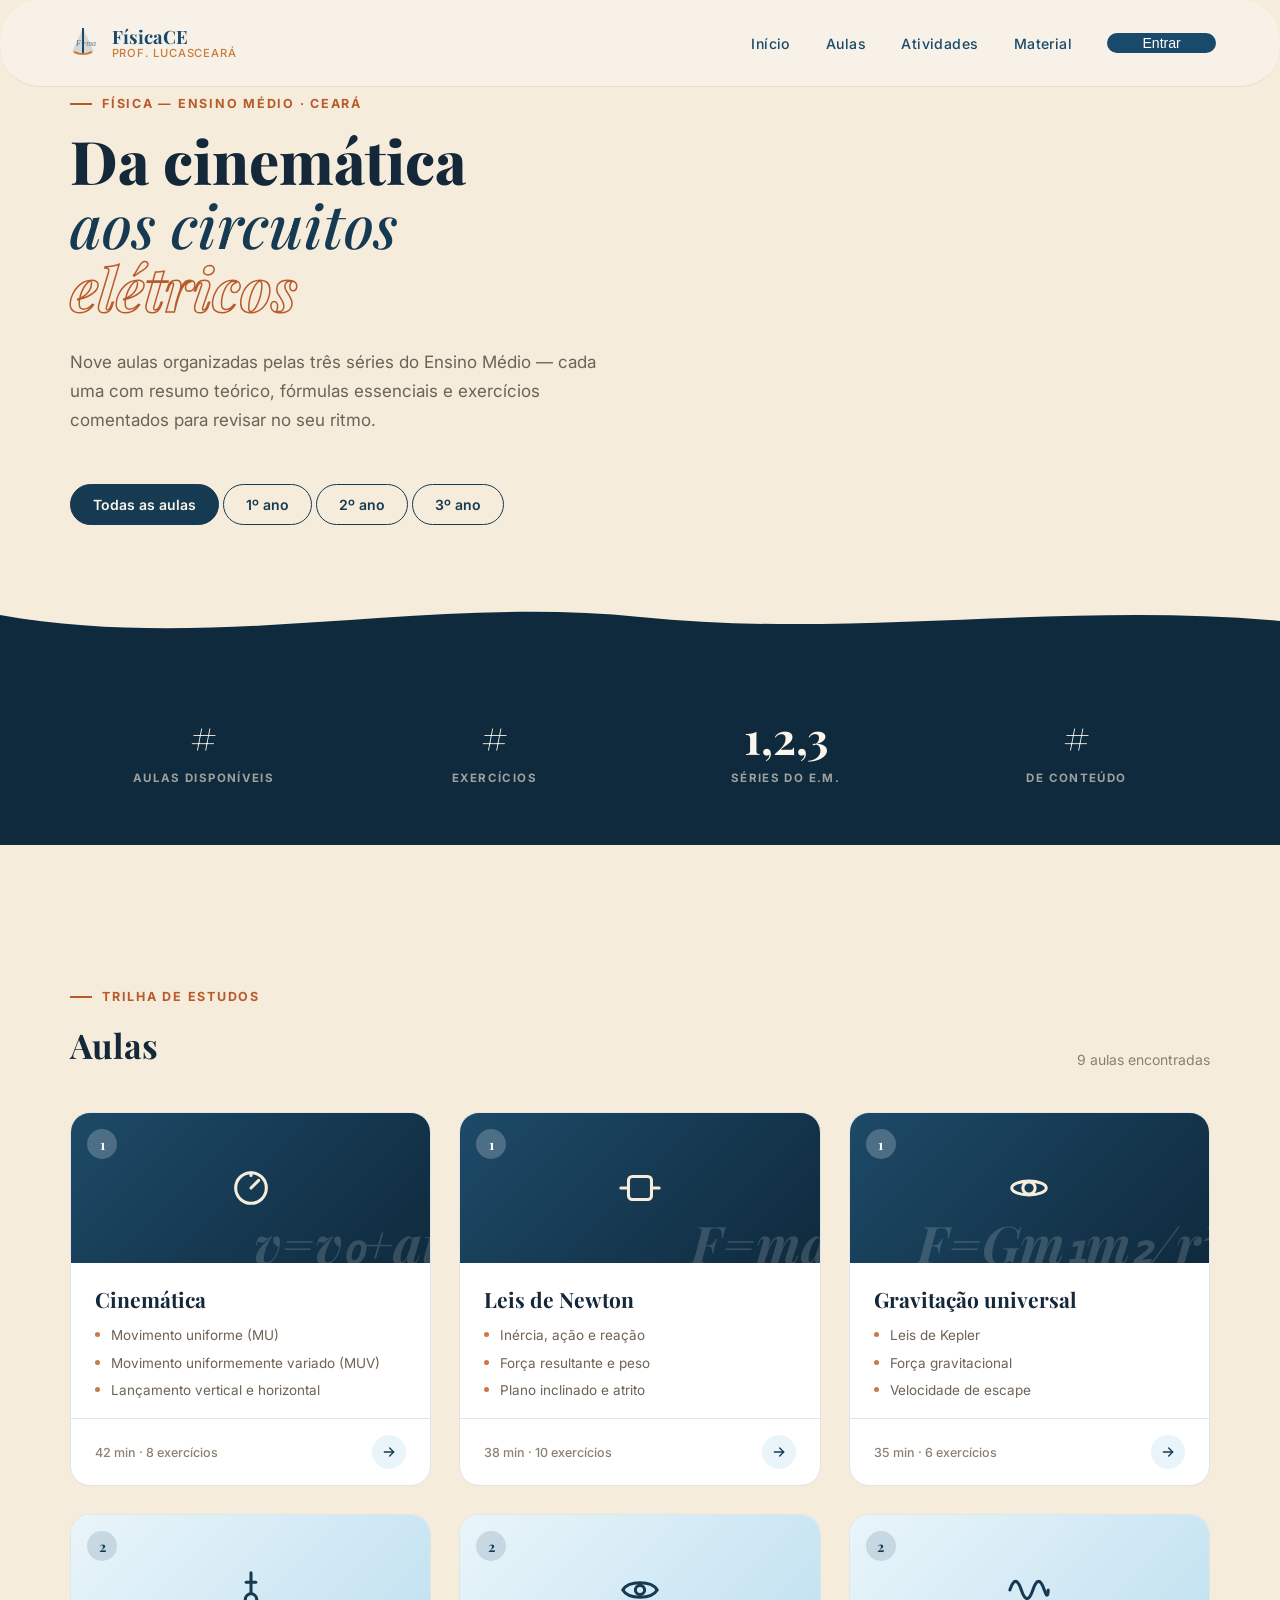
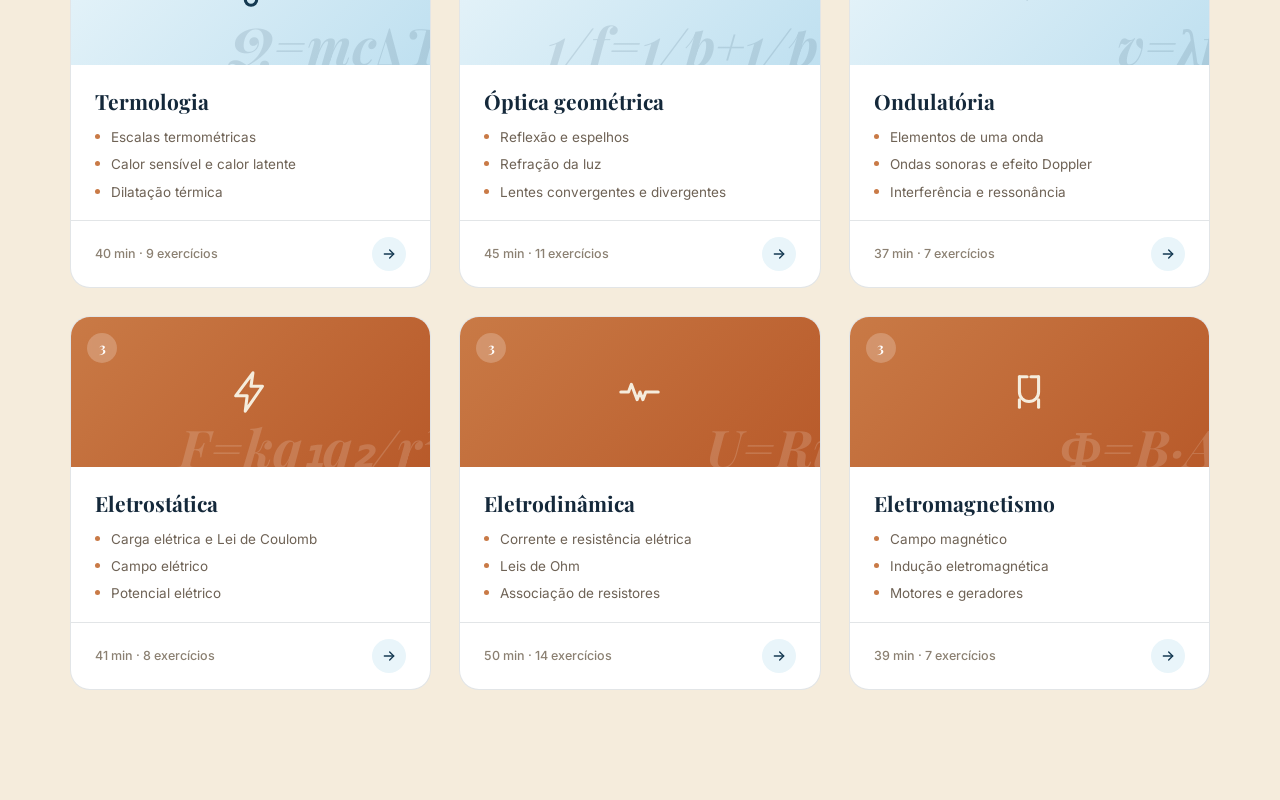
==== commit 5ebb9804: "Create aulas.html" ====
--- a/aulas.html
+++ b/aulas.html
@@ -1,547 +1,376 @@
 <!DOCTYPE html>
-<html lang="pt-br">
+<html lang="pt-BR">
 <head>
-    <meta charset="UTF-8">
-    <meta name="viewport" content="width=device-width, initial-scale=1.0">
-    <link rel="preconnect" href="https://fonts.googleapis.com">
-    <link rel="preconnect" href="https://fonts.gstatic.com" crossorigin>
-    <link href="https://fonts.googleapis.com/css2?family=Playfair+Display:ital,wght@0,600;0,700;1,600;1,700&family=Space+Mono:wght@400;700&family=Inter:wght@400;500;600;700&display=swap" rel="stylesheet">
-    <link rel="stylesheet" href="cadastro.css">
-    <link rel="stylesheet" href="menumobile.css">
-    <link rel="stylesheet" href="aulas.css">
-    <title>Aulas</title>
+<meta charset="UTF-8">
+<meta name="viewport" content="width=device-width, initial-scale=1.0">
+<title>Aulas — FísicaCE</title>
+<link rel="preconnect" href="https://fonts.googleapis.com">
+<link rel="preconnect" href="https://fonts.gstatic.com" crossorigin>
+<link href="https://fonts.googleapis.com/css2?family=Playfair+Display:ital,wght@0,600;0,700;0,800;1,500;1,600&family=Inter:wght@400;500;600;700&display=swap" rel="stylesheet">
+<link rel="stylesheet" href="/stylecss/aulas.css">
 </head>
 <body>
-    <header>
-  <div class="header-inner">
-    <div class="logo">
-      <svg width="26" height="30" viewBox="0 0 26 30" fill="none">
-        <path d="M13 1V23" stroke="#16283b" stroke-width="1.6"/>
-        <path d="M13 1L7 8" stroke="#16283b" stroke-width="1.6"/>
-        <path d="M13 1L19 8" stroke="#16283b" stroke-width="1.6"/>
-        <path d="M4 23H22L25 29H1L4 23Z" stroke="#16283b" stroke-width="1.6" stroke-linejoin="round"/>
-        <circle cx="13" cy="12" r="1.4" fill="#c1622f"/>
-      </svg>
-      <div class="logo-text">
-        <div class="name">Física<span>CE</span></div>
-        <div class="role">PROF. LUCASCEARÁ</div>
+   <!-- ── NAV ── -->
+<nav>
+  <div class="nav-logo">
+    <svg class="nav-logo-icon" viewBox="0 0 38 38" fill="none" xmlns="http://www.w3.org/2000/svg">
+      <!-- mini jangada -->
+      <polygon points="19,4 30,28 8,28" fill="#1A4A6B" opacity=".15"/>
+      <line x1="19" y1="4" x2="19" y2="30" stroke="#1A4A6B" stroke-width="2"/>
+      <path d="M10 28 Q19 32 28 28" stroke="#C97B3A" stroke-width="2" fill="none"/>
+      <text x="12" y="22" font-family="serif" font-style="italic" font-size="8" fill="#1A4A6B" opacity=".7">F=ma</text>
+    </svg>
+    <div class="nav-logo-text">
+      FísicaCE
+      <span>Prof. LucasCeará</span>
+    </div>
+  </div>
+  <div class="nav-links">
+  
+    <li><a href="index.html">Início</a></li>
+    <li><a href="aulas.html">Aulas</a></li>
+    <li><a href="#">Atividades</a></li>
+    <li><a href="#">Material</a></li>
+    <button id="btnAbrir" class="nav-btn">Entrar</button>
+    
+  </div>
+
+  <!--Button mobile-->
+   <button class="nav-button" id="button" arial-label="Abrir menu">
+
+    <span></span>
+    <span></span>
+    <span></span>
+
+   </button>
+
+
+<div class="nav-mobile" id="menuMobile">
+
+    <a href="#">Início</a></li>
+    <a href="aulas.html">Aulas</a></li>
+    <a href="#">Atividades</a></li>
+    <a href="#">Material</a></li>
+    <hr>
+    <button id="btEnt" class="nav-btn-mobile">Entrar</button>
+
+</div>
+
+ <!--Button mobile-->
+   <button class="nav-button" id="button" arial-label="Abrir menu">
+
+    <span></span>
+    <span></span>
+    <span></span>
+
+   </button>
+
+
+<div class="nav-mobile" id="menuMobile">
+
+    <a href="#">Início</a></li>
+    <a href="aulas.html">Aulas</a></li>
+    <a href="#">Atividades</a></li>
+    <a href="#">Material</a></li>
+    <hr>
+    <button id="btEnt" class="nav-btn-mobile">Entrar</button>
+
+</div>
+</nav>
+
+<!--Header page-->
+  <header class="page-head">
+    <div class="wrap">
+      <p class="eyebrow">Física — Ensino Médio · Ceará</p>
+      <h1 class="heading">
+        <span class="line-bold">Da cinemática</span>
+        <span class="line-italic">aos circuitos</span>
+        <span class="line-outline">elétricos</span>
+      </h1>
+      <p class="lede">
+        Nove aulas organizadas pelas três séries do Ensino Médio — cada uma com resumo teórico,
+        fórmulas essenciais e exercícios comentados para revisar no seu ritmo.
+      </p>
+ 
+      
+        <button class="filter-btn active" data-filter="todas" role="tab" aria-selected="true">Todas as aulas</button>
+        <button class="filter-btn" data-filter="1" role="tab" aria-selected="false">1º ano</button>
+        <button class="filter-btn" data-filter="2" role="tab" aria-selected="false">2º ano</button>
+        <button class="filter-btn" data-filter="3" role="tab" aria-selected="false">3º ano</button>
+
+
+    </div>
+  </header>
+ 
+  <div class="wave">
+    <svg viewBox="0 0 1440 64" preserveAspectRatio="none" aria-hidden="true">
+      <path d="M0,20 C240,58 480,0 720,22 C960,44 1200,6 1440,26 L1440,64 L0,64 Z" fill="#0F2A3D"/>
+    </svg>
+  </div>
+ 
+  <section class="stats-section">
+    <div class="wrap">
+      <div class="stats-grid">
+        <div class="stat">
+          <div class="num">#</div>
+          <div class="label">Aulas disponíveis</div>
+        </div>
+        <div class="stat">
+          <div class="num">#</div>
+          <div class="label">Exercícios</div>
+        </div>
+        <div class="stat">
+          <div class="num">1,2,3</div>
+          <div class="label">Séries do E.M.</div>
+        </div>
+        <div class="stat">
+          <div class="num">#</div>
+          <div class="label">De conteúdo</div>
+        </div>
       </div>
     </div>
-   
-    </nav>
+  </section>
+ 
+  <div class="wave" style="transform:scaleY(-1);">
+    <svg viewBox="0 0 1440 64" preserveAspectRatio="none" aria-hidden="true">
+      <path d="M0,20 C240,58 480,0 720,22 C960,44 1200,6 1440,26 L1440,64 L0,64 Z" fill="#F5ECDC"/>
+    </svg>
   </div>
-</header>
- 
-<section class="hero">
-  <div class="hero-inner">
-    <div class="eyebrow"><span class="dash"></span>AULAS — ENSINO MÉDIO · CEARÁ</div>
-    <h1 class="hero-title">
-      <span class="line-serif">Do movimento</span><br>
-      <span class="line-italic">da jangada</span><br>
-      <span class="line-mono">à física do enem</span>
-    </h1>
-    <p class="hero-desc">Seis frentes, organizadas na ordem em que você estuda — da cinemática à física moderna. Escolha uma trilha abaixo ou role a página para ver o conteúdo completo.</p>
- 
-    <div class="legend">
-      <a href="#mecanica"><span class="dot" style="background:var(--navy-2)"></span>Mecânica</a>
-      <a href="#termologia"><span class="dot" style="background:var(--orange)"></span>Termologia</a>
-      <a href="#ondulatoria"><span class="dot" style="background:var(--blue)"></span>Ondulatória</a>
-      <a href="#optica"><span class="dot" style="background:var(--teal)"></span>Óptica</a>
-      <a href="#eletricidade"><span class="dot" style="background:var(--navy-2)"></span>Eletricidade</a>
-      <a href="#moderna"><span class="dot" style="background:var(--amber)"></span>Física Moderna</a>
-    </div>
-  </div>
-</section>
- 
-<svg class="wave to-cream" viewBox="0 0 1440 90" preserveAspectRatio="none"><path d="M0,32 C240,80 480,0 720,24 C960,48 1200,88 1440,40 L1440,90 L0,90 Z"/></svg>
- 
-<!-- ================= MECÂNICA ================= -->
-<section class="frente bg-cream" id="mecanica">
-  <div class="frente-head">
-    <div>
-      <div class="frente-num"><span class="dot" style="background:var(--navy-2)"></span>FRENTE 01 · 1º ANO</div>
-      <div class="frente-title">Mecânica</div>
-    </div>
-    <p class="frente-blurb">Do movimento de uma canoa ao lançamento de uma pedra — a base de tudo que vem depois.</p>
-  </div>
-  <div class="grid">
- 
-    <div class="card">
-      <div class="card-banner banner-navy">
-        <div class="badge">01</div>
-        <svg class="icon" width="20" height="20" viewBox="0 0 24 24" fill="none" stroke="currentColor" stroke-width="1.8"><path d="M4 12h13M13 6l6 6-6 6"/></svg>
-        <span class="formula">F=ma</span>
+ 
+  <section class="cards-section">
+    <div class="wrap">
+      <div class="section-top">
+        <div>
+          <p class="eyebrow">Trilha de estudos</p>
+          <h2 class="heading-md">Aulas</h2>
+        </div>
+        <span class="count-note" id="count-note">9 aulas encontradas</span>
       </div>
-      <div class="card-body">
-        <div class="card-title">Introdução à Cinemática</div>
-        <p class="card-desc">Referenciais, deslocamento e a diferença entre velocidade média e instantânea.</p>
-        <div class="card-meta"><span class="meta-text">⏱ 42 min · 12 exercícios</span><span class="go">→</span></div>
+ 
+      <div class="grid" id="grid">
+ 
+        <article class="card" data-serie="1" style="animation-delay:.02s">
+          <div class="card-banner banner-navy">
+            <span class="card-badge">1</span>
+            <span class="watermark">v=v₀+at</span>
+            <div class="card-icon">
+              <svg viewBox="0 0 24 24" fill="none" stroke="#F5ECDC" stroke-width="1.6" stroke-linecap="round" stroke-linejoin="round"><circle cx="12" cy="12" r="8"/><path d="M12 12 L16 8"/><path d="M12 4 L12 5.5"/></svg>
+            </div>
+          </div>
+          <div class="card-body">
+            <h3>Cinemática</h3>
+            <ul class="topics">
+              <li>Movimento uniforme (MU)</li>
+              <li>Movimento uniformemente variado (MUV)</li>
+              <li>Lançamento vertical e horizontal</li>
+            </ul>
+          </div>
+          <div class="card-footer">
+            <span class="meta">42 min · 8 exercícios</span>
+            <button class="arrow-btn" aria-label="Abrir aula de Cinemática">
+              <svg viewBox="0 0 24 24" fill="none" stroke="currentColor" stroke-width="2" stroke-linecap="round" stroke-linejoin="round"><path d="M5 12h14"/><path d="M13 6l6 6-6 6"/></svg>
+            </button>
+          </div>
+        </article>
+ 
+        <article class="card" data-serie="1" style="animation-delay:.08s">
+          <div class="card-banner banner-navy">
+            <span class="card-badge">1</span>
+            <span class="watermark">F=ma</span>
+            <div class="card-icon">
+              <svg viewBox="0 0 24 24" fill="none" stroke="#F5ECDC" stroke-width="1.6" stroke-linecap="round" stroke-linejoin="round"><rect x="6" y="6" width="12" height="12" rx="2"/><path d="M2 12h4"/><path d="M18 12h4"/></svg>
+            </div>
+          </div>
+          <div class="card-body">
+            <h3>Leis de Newton</h3>
+            <ul class="topics">
+              <li>Inércia, ação e reação</li>
+              <li>Força resultante e peso</li>
+              <li>Plano inclinado e atrito</li>
+            </ul>
+          </div>
+          <div class="card-footer">
+            <span class="meta">38 min · 10 exercícios</span>
+            <button class="arrow-btn" aria-label="Abrir aula de Leis de Newton">
+              <svg viewBox="0 0 24 24" fill="none" stroke="currentColor" stroke-width="2" stroke-linecap="round" stroke-linejoin="round"><path d="M5 12h14"/><path d="M13 6l6 6-6 6"/></svg>
+            </button>
+          </div>
+        </article>
+ 
+        <article class="card" data-serie="1" style="animation-delay:.14s">
+          <div class="card-banner banner-navy">
+            <span class="card-badge">1</span>
+            <span class="watermark">F=Gm₁m₂/r²</span>
+            <div class="card-icon">
+              <svg viewBox="0 0 24 24" fill="none" stroke="#F5ECDC" stroke-width="1.6" stroke-linecap="round" stroke-linejoin="round"><circle cx="12" cy="12" r="3.2"/><ellipse cx="12" cy="12" rx="9" ry="3.6"/></svg>
+            </div>
+          </div>
+          <div class="card-body">
+            <h3>Gravitação universal</h3>
+            <ul class="topics">
+              <li>Leis de Kepler</li>
+              <li>Força gravitacional</li>
+              <li>Velocidade de escape</li>
+            </ul>
+          </div>
+          <div class="card-footer">
+            <span class="meta">35 min · 6 exercícios</span>
+            <button class="arrow-btn" aria-label="Abrir aula de Gravitação universal">
+              <svg viewBox="0 0 24 24" fill="none" stroke="currentColor" stroke-width="2" stroke-linecap="round" stroke-linejoin="round"><path d="M5 12h14"/><path d="M13 6l6 6-6 6"/></svg>
+            </button>
+          </div>
+        </article>
+ 
+        <article class="card" data-serie="2" style="animation-delay:.02s">
+          <div class="card-banner banner-blue">
+            <span class="card-badge">2</span>
+            <span class="watermark">Q=mcΔT</span>
+            <div class="card-icon">
+              <svg viewBox="0 0 24 24" fill="none" stroke="#153A52" stroke-width="1.6" stroke-linecap="round" stroke-linejoin="round"><path d="M12 3v10.5"/><circle cx="12" cy="17" r="3"/><path d="M9.5 8h5"/></svg>
+            </div>
+          </div>
+          <div class="card-body">
+            <h3>Termologia</h3>
+            <ul class="topics">
+              <li>Escalas termométricas</li>
+              <li>Calor sensível e calor latente</li>
+              <li>Dilatação térmica</li>
+            </ul>
+          </div>
+          <div class="card-footer">
+            <span class="meta">40 min · 9 exercícios</span>
+            <button class="arrow-btn" aria-label="Abrir aula de Termologia">
+              <svg viewBox="0 0 24 24" fill="none" stroke="currentColor" stroke-width="2" stroke-linecap="round" stroke-linejoin="round"><path d="M5 12h14"/><path d="M13 6l6 6-6 6"/></svg>
+            </button>
+          </div>
+        </article>
+ 
+        <article class="card" data-serie="2" style="animation-delay:.08s">
+          <div class="card-banner banner-blue">
+            <span class="card-badge">2</span>
+            <span class="watermark">1/f=1/p+1/p'</span>
+            <div class="card-icon">
+              <svg viewBox="0 0 24 24" fill="none" stroke="#153A52" stroke-width="1.6" stroke-linecap="round" stroke-linejoin="round"><path d="M3 12c3-5 15-5 18 0c-3 5-15 5-18 0Z"/><circle cx="12" cy="12" r="2.4"/></svg>
+            </div>
+          </div>
+          <div class="card-body">
+            <h3>Óptica geométrica</h3>
+            <ul class="topics">
+              <li>Reflexão e espelhos</li>
+              <li>Refração da luz</li>
+              <li>Lentes convergentes e divergentes</li>
+            </ul>
+          </div>
+          <div class="card-footer">
+            <span class="meta">45 min · 11 exercícios</span>
+            <button class="arrow-btn" aria-label="Abrir aula de Óptica geométrica">
+              <svg viewBox="0 0 24 24" fill="none" stroke="currentColor" stroke-width="2" stroke-linecap="round" stroke-linejoin="round"><path d="M5 12h14"/><path d="M13 6l6 6-6 6"/></svg>
+            </button>
+          </div>
+        </article>
+ 
+        <article class="card" data-serie="2" style="animation-delay:.14s">
+          <div class="card-banner banner-blue">
+            <span class="card-badge">2</span>
+            <span class="watermark">v=λf</span>
+            <div class="card-icon">
+              <svg viewBox="0 0 24 24" fill="none" stroke="#153A52" stroke-width="1.6" stroke-linecap="round" stroke-linejoin="round"><path d="M2 12c2-6 4-6 6 0s4 6 6 0s4-6 6 0s2 0 2 0"/></svg>
+            </div>
+          </div>
+          <div class="card-body">
+            <h3>Ondulatória</h3>
+            <ul class="topics">
+              <li>Elementos de uma onda</li>
+              <li>Ondas sonoras e efeito Doppler</li>
+              <li>Interferência e ressonância</li>
+            </ul>
+          </div>
+          <div class="card-footer">
+            <span class="meta">37 min · 7 exercícios</span>
+            <button class="arrow-btn" aria-label="Abrir aula de Ondulatória">
+              <svg viewBox="0 0 24 24" fill="none" stroke="currentColor" stroke-width="2" stroke-linecap="round" stroke-linejoin="round"><path d="M5 12h14"/><path d="M13 6l6 6-6 6"/></svg>
+            </button>
+          </div>
+        </article>
+ 
+        <article class="card" data-serie="3" style="animation-delay:.02s">
+          <div class="card-banner banner-orange">
+            <span class="card-badge">3</span>
+            <span class="watermark">F=kq₁q₂/r²</span>
+            <div class="card-icon">
+              <svg viewBox="0 0 24 24" fill="none" stroke="#F5ECDC" stroke-width="1.6" stroke-linecap="round" stroke-linejoin="round"><path d="M13 2 L4 14 h6 l-1 8 l9 -13 h-6 z"/></svg>
+            </div>
+          </div>
+          <div class="card-body">
+            <h3>Eletrostática</h3>
+            <ul class="topics">
+              <li>Carga elétrica e Lei de Coulomb</li>
+              <li>Campo elétrico</li>
+              <li>Potencial elétrico</li>
+            </ul>
+          </div>
+          <div class="card-footer">
+            <span class="meta">41 min · 8 exercícios</span>
+            <button class="arrow-btn" aria-label="Abrir aula de Eletrostática">
+              <svg viewBox="0 0 24 24" fill="none" stroke="currentColor" stroke-width="2" stroke-linecap="round" stroke-linejoin="round"><path d="M5 12h14"/><path d="M13 6l6 6-6 6"/></svg>
+            </button>
+          </div>
+        </article>
+ 
+        <article class="card" data-serie="3" style="animation-delay:.08s">
+          <div class="card-banner banner-orange">
+            <span class="card-badge">3</span>
+            <span class="watermark">U=Ri</span>
+            <div class="card-icon">
+              <svg viewBox="0 0 24 24" fill="none" stroke="#F5ECDC" stroke-width="1.6" stroke-linecap="round" stroke-linejoin="round"><path d="M2 12h4l1.5-4l3 8l1.5-4l1.5 4l1.5-4h6.5"/></svg>
+            </div>
+          </div>
+          <div class="card-body">
+            <h3>Eletrodinâmica</h3>
+            <ul class="topics">
+              <li>Corrente e resistência elétrica</li>
+              <li>Leis de Ohm</li>
+              <li>Associação de resistores</li>
+            </ul>
+          </div>
+          <div class="card-footer">
+            <span class="meta">50 min · 14 exercícios</span>
+            <button class="arrow-btn" aria-label="Abrir aula de Eletrodinâmica">
+              <svg viewBox="0 0 24 24" fill="none" stroke="currentColor" stroke-width="2" stroke-linecap="round" stroke-linejoin="round"><path d="M5 12h14"/><path d="M13 6l6 6-6 6"/></svg>
+            </button>
+          </div>
+        </article>
+ 
+        <article class="card" data-serie="3" style="animation-delay:.14s">
+          <div class="card-banner banner-orange">
+            <span class="card-badge">3</span>
+            <span class="watermark">Φ=B·A</span>
+            <div class="card-icon">
+              <svg viewBox="0 0 24 24" fill="none" stroke="#F5ECDC" stroke-width="1.6" stroke-linecap="round" stroke-linejoin="round"><path d="M7 4v8a5 5 0 0 0 10 0V4"/><path d="M7 4h4"/><path d="M13 4h4"/><path d="M7 16v4"/><path d="M17 16v4"/></svg>
+            </div>
+          </div>
+          <div class="card-body">
+            <h3>Eletromagnetismo</h3>
+            <ul class="topics">
+              <li>Campo magnético</li>
+              <li>Indução eletromagnética</li>
+              <li>Motores e geradores</li>
+            </ul>
+          </div>
+          <div class="card-footer">
+            <span class="meta">39 min · 7 exercícios</span>
+            <button class="arrow-btn" aria-label="Abrir aula de Eletromagnetismo">
+              <svg viewBox="0 0 24 24" fill="none" stroke="currentColor" stroke-width="2" stroke-linecap="round" stroke-linejoin="round"><path d="M5 12h14"/><path d="M13 6l6 6-6 6"/></svg>
+            </button>
+          </div>
+        </article>
+ 
       </div>
     </div>
- 
-    <div class="card">
-      <div class="card-banner banner-navy">
-        <div class="badge">02</div>
-        <svg class="icon" width="20" height="20" viewBox="0 0 24 24" fill="none" stroke="currentColor" stroke-width="1.8"><path d="M4 12h13M13 6l6 6-6 6"/></svg>
-        <span class="formula">F=ma</span>
-      </div>
-      <div class="card-body">
-        <div class="card-title">MRU e MRUV</div>
-        <p class="card-desc">Equações do movimento uniforme e uniformemente variado, com gráficos.</p>
-        <div class="card-meta"><span class="meta-text">⏱ 55 min · 18 exercícios</span><span class="go">→</span></div>
-      </div>
-    </div>
- 
-    <div class="card">
-      <div class="card-banner banner-navy">
-        <div class="badge">03</div>
-        <svg class="icon" width="20" height="20" viewBox="0 0 24 24" fill="none" stroke="currentColor" stroke-width="1.8"><path d="M4 12h13M13 6l6 6-6 6"/></svg>
-        <span class="formula">F=ma</span>
-      </div>
-      <div class="card-body">
-        <div class="card-title">Lançamento de Projéteis</div>
-        <p class="card-desc">Composição de movimentos e o alcance de um lançamento oblíquo.</p>
-        <div class="card-meta"><span class="meta-text">⏱ 48 min · 10 exercícios</span><span class="go">→</span></div>
-      </div>
-    </div>
- 
-    <div class="card">
-      <div class="card-banner banner-navy">
-        <div class="badge">04</div>
-        <svg class="icon" width="20" height="20" viewBox="0 0 24 24" fill="none" stroke="currentColor" stroke-width="1.8"><path d="M4 12h13M13 6l6 6-6 6"/></svg>
-        <span class="formula">F=ma</span>
-      </div>
-      <div class="card-body">
-        <div class="card-title">As Três Leis de Newton</div>
-        <p class="card-desc">Inércia, força resultante e ação e reação aplicadas a problemas reais.</p>
-        <div class="card-meta"><span class="meta-text">⏱ 60 min · 20 exercícios</span><span class="go">→</span></div>
-      </div>
-    </div>
- 
-    <div class="card">
-      <div class="card-banner banner-navy">
-        <div class="badge">05</div>
-        <svg class="icon" width="20" height="20" viewBox="0 0 24 24" fill="none" stroke="currentColor" stroke-width="1.8"><path d="M4 12h13M13 6l6 6-6 6"/></svg>
-        <span class="formula">F=ma</span>
-      </div>
-      <div class="card-body">
-        <div class="card-title">Trabalho, Energia e Potência</div>
-        <p class="card-desc">Conservação de energia mecânica em sistemas com e sem atrito.</p>
-        <div class="card-meta"><span class="meta-text">⏱ 50 min · 15 exercícios</span><span class="go">→</span></div>
-      </div>
-    </div>
- 
-    <div class="card">
-      <div class="card-banner banner-navy">
-        <div class="badge">06</div>
-        <svg class="icon" width="20" height="20" viewBox="0 0 24 24" fill="none" stroke="currentColor" stroke-width="1.8"><path d="M4 12h13M13 6l6 6-6 6"/></svg>
-        <span class="formula">F=ma</span>
-      </div>
-      <div class="card-body">
-        <div class="card-title">Impulso e Colisões</div>
-        <p class="card-desc">Quantidade de movimento e os tipos de colisão entre corpos.</p>
-        <div class="card-meta"><span class="meta-text">⏱ 45 min · 14 exercícios</span><span class="go">→</span></div>
-      </div>
-    </div>
- 
-    <div class="card">
-      <div class="card-banner banner-navy">
-        <div class="badge">07</div>
-        <svg class="icon" width="20" height="20" viewBox="0 0 24 24" fill="none" stroke="currentColor" stroke-width="1.8"><path d="M4 12h13M13 6l6 6-6 6"/></svg>
-        <span class="formula">F=ma</span>
-      </div>
-      <div class="card-body">
-        <div class="card-title">Gravitação Universal</div>
-        <p class="card-desc">A lei de Newton da gravitação e as órbitas dos planetas.</p>
-        <div class="card-meta"><span class="meta-text">⏱ 40 min · 8 exercícios</span><span class="go">→</span></div>
-      </div>
-    </div>
- 
-    <div class="card">
-      <div class="card-banner banner-navy">
-        <div class="badge">08</div>
-        <svg class="icon" width="20" height="20" viewBox="0 0 24 24" fill="none" stroke="currentColor" stroke-width="1.8"><path d="M4 12h13M13 6l6 6-6 6"/></svg>
-        <span class="formula">F=ma</span>
-      </div>
-      <div class="card-body">
-        <div class="card-title">Estática e Hidrostática</div>
-        <p class="card-desc">Equilíbrio de corpos e o empuxo que mantém a jangada na água.</p>
-        <div class="card-meta"><span class="meta-text">⏱ 47 min · 12 exercícios</span><span class="go">→</span></div>
-      </div>
-    </div>
- 
-  </div>
-</section>
- 
-<!-- ================= TERMOLOGIA ================= -->
-<section class="frente bg-white" id="termologia">
-  <div class="frente-head">
-    <div>
-      <div class="frente-num"><span class="dot" style="background:var(--orange)"></span>FRENTE 02 · 2º ANO</div>
-      <div class="frente-title">Termologia</div>
-    </div>
-    <p class="frente-blurb">Por que o litoral esfria mais devagar que o sertão — e o que isso tem a ver com calor.</p>
-  </div>
-  <div class="grid">
- 
-    <div class="card">
-      <div class="card-banner banner-orange">
-        <div class="badge">01</div>
-        <svg class="icon" width="20" height="20" viewBox="0 0 24 24" fill="none" stroke="currentColor" stroke-width="1.8"><path d="M12 3v10.5a4 4 0 1 0 3 0V3a1.5 1.5 0 0 0-3 0Z"/></svg>
-        <span class="formula">Q=mcΔT</span>
-      </div>
-      <div class="card-body">
-        <div class="card-title">Temperatura e Escalas</div>
-        <p class="card-desc">Celsius, Fahrenheit e Kelvin, e como converter entre elas.</p>
-        <div class="card-meta"><span class="meta-text">⏱ 35 min · 10 exercícios</span><span class="go">→</span></div>
-      </div>
-    </div>
- 
-    <div class="card">
-      <div class="card-banner banner-orange">
-        <div class="badge">02</div>
-        <svg class="icon" width="20" height="20" viewBox="0 0 24 24" fill="none" stroke="currentColor" stroke-width="1.8"><path d="M12 3v10.5a4 4 0 1 0 3 0V3a1.5 1.5 0 0 0-3 0Z"/></svg>
-        <span class="formula">Q=mcΔT</span>
-      </div>
-      <div class="card-body">
-        <div class="card-title">Dilatação Térmica</div>
-        <p class="card-desc">Dilatação linear, superficial e volumétrica de sólidos e líquidos.</p>
-        <div class="card-meta"><span class="meta-text">⏱ 38 min · 9 exercícios</span><span class="go">→</span></div>
-      </div>
-    </div>
- 
-    <div class="card">
-      <div class="card-banner banner-orange">
-        <div class="badge">03</div>
-        <svg class="icon" width="20" height="20" viewBox="0 0 24 24" fill="none" stroke="currentColor" stroke-width="1.8"><path d="M12 3v10.5a4 4 0 1 0 3 0V3a1.5 1.5 0 0 0-3 0Z"/></svg>
-        <span class="formula">Q=mcΔT</span>
-      </div>
-      <div class="card-body">
-        <div class="card-title">Calorimetria</div>
-        <p class="card-desc">Calor sensível, calor latente e as trocas de calor entre corpos.</p>
-        <div class="card-meta"><span class="meta-text">⏱ 44 min · 13 exercícios</span><span class="go">→</span></div>
-      </div>
-    </div>
- 
-    <div class="card">
-      <div class="card-banner banner-orange">
-        <div class="badge">04</div>
-        <svg class="icon" width="20" height="20" viewBox="0 0 24 24" fill="none" stroke="currentColor" stroke-width="1.8"><path d="M12 3v10.5a4 4 0 1 0 3 0V3a1.5 1.5 0 0 0-3 0Z"/></svg>
-        <span class="formula">Q=mcΔT</span>
-      </div>
-      <div class="card-body">
-        <div class="card-title">Mudanças de Estado Físico</div>
-        <p class="card-desc">Fusão, vaporização e os diagramas de mudança de fase.</p>
-        <div class="card-meta"><span class="meta-text">⏱ 36 min · 8 exercícios</span><span class="go">→</span></div>
-      </div>
-    </div>
- 
-    <div class="card">
-      <div class="card-banner banner-orange">
-        <div class="badge">05</div>
-        <svg class="icon" width="20" height="20" viewBox="0 0 24 24" fill="none" stroke="currentColor" stroke-width="1.8"><path d="M12 3v10.5a4 4 0 1 0 3 0V3a1.5 1.5 0 0 0-3 0Z"/></svg>
-        <span class="formula">Q=mcΔT</span>
-      </div>
-      <div class="card-body">
-        <div class="card-title">Termodinâmica</div>
-        <p class="card-desc">As leis da termodinâmica e o funcionamento das máquinas térmicas.</p>
-        <div class="card-meta"><span class="meta-text">⏱ 52 min · 16 exercícios</span><span class="go">→</span></div>
-      </div>
-    </div>
- 
-  </div>
-</section>
- 
-<!-- ================= ONDULATÓRIA ================= -->
-<section class="frente bg-cream" id="ondulatoria">
-  <div class="frente-head">
-    <div>
-      <div class="frente-num"><span class="dot" style="background:var(--blue)"></span>FRENTE 03 · 2º ANO</div>
-      <div class="frente-title">Ondulatória</div>
-    </div>
-    <p class="frente-blurb">As ondas do mar são só o começo: som, luz e rádio seguem as mesmas regras.</p>
-  </div>
-  <div class="grid">
- 
-    <div class="card">
-      <div class="card-banner banner-blue">
-        <div class="badge">01</div>
-        <svg class="icon" width="20" height="20" viewBox="0 0 24 24" fill="none" stroke="currentColor" stroke-width="1.8"><path d="M2 12c2 -4 4 -4 6 0s4 4 6 0s4 -4 6 0s2 4 2 4"/></svg>
-        <span class="formula">v=λf</span>
-      </div>
-      <div class="card-body">
-        <div class="card-title">Movimento Harmônico Simples</div>
-        <p class="card-desc">Oscilações, período e frequência no pêndulo e na mola.</p>
-        <div class="card-meta"><span class="meta-text">⏱ 41 min · 11 exercícios</span><span class="go">→</span></div>
-      </div>
-    </div>
- 
-    <div class="card">
-      <div class="card-banner banner-blue">
-        <div class="badge">02</div>
-        <svg class="icon" width="20" height="20" viewBox="0 0 24 24" fill="none" stroke="currentColor" stroke-width="1.8"><path d="M2 12c2 -4 4 -4 6 0s4 4 6 0s4 -4 6 0s2 4 2 4"/></svg>
-        <span class="formula">v=λf</span>
-      </div>
-      <div class="card-body">
-        <div class="card-title">Classificação das Ondas</div>
-        <p class="card-desc">Ondas mecânicas, eletromagnéticas, transversais e longitudinais.</p>
-        <div class="card-meta"><span class="meta-text">⏱ 33 min · 7 exercícios</span><span class="go">→</span></div>
-      </div>
-    </div>
- 
-    <div class="card">
-      <div class="card-banner banner-blue">
-        <div class="badge">03</div>
-        <svg class="icon" width="20" height="20" viewBox="0 0 24 24" fill="none" stroke="currentColor" stroke-width="1.8"><path d="M2 12c2 -4 4 -4 6 0s4 4 6 0s4 -4 6 0s2 4 2 4"/></svg>
-        <span class="formula">v=λf</span>
-      </div>
-      <div class="card-body">
-        <div class="card-title">Fenômenos Ondulatórios</div>
-        <p class="card-desc">Reflexão, refração, difração e interferência de ondas.</p>
-        <div class="card-meta"><span class="meta-text">⏱ 39 min · 10 exercícios</span><span class="go">→</span></div>
-      </div>
-    </div>
- 
-    <div class="card">
-      <div class="card-banner banner-blue">
-        <div class="badge">04</div>
-        <svg class="icon" width="20" height="20" viewBox="0 0 24 24" fill="none" stroke="currentColor" stroke-width="1.8"><path d="M2 12c2 -4 4 -4 6 0s4 4 6 0s4 -4 6 0s2 4 2 4"/></svg>
-        <span class="formula">v=λf</span>
-      </div>
-      <div class="card-body">
-        <div class="card-title">Acústica</div>
-        <p class="card-desc">Como o som se propaga e por que a praia parece mais silenciosa de noite.</p>
-        <div class="card-meta"><span class="meta-text">⏱ 37 min · 9 exercícios</span><span class="go">→</span></div>
-      </div>
-    </div>
- 
-  </div>
-</section>
- 
-<!-- ================= ÓPTICA ================= -->
-<section class="frente bg-white" id="optica">
-  <div class="frente-head">
-    <div>
-      <div class="frente-num"><span class="dot" style="background:var(--teal)"></span>FRENTE 04 · 2º ANO</div>
-      <div class="frente-title">Óptica</div>
-    </div>
-    <p class="frente-blurb">Por que o sol parece maior no horizonte do mar — a luz explica.</p>
-  </div>
-  <div class="grid">
- 
-    <div class="card">
-      <div class="card-banner banner-teal">
-        <div class="badge">01</div>
-        <svg class="icon" width="20" height="20" viewBox="0 0 24 24" fill="none" stroke="currentColor" stroke-width="1.8"><ellipse cx="12" cy="12" rx="9" ry="5"/><circle cx="12" cy="12" r="2.2"/></svg>
-        <span class="formula">1/f</span>
-      </div>
-      <div class="card-body">
-        <div class="card-title">Óptica Geométrica</div>
-        <p class="card-desc">Os princípios da propagação retilínea da luz.</p>
-        <div class="card-meta"><span class="meta-text">⏱ 30 min · 6 exercícios</span><span class="go">→</span></div>
-      </div>
-    </div>
- 
-    <div class="card">
-      <div class="card-banner banner-teal">
-        <div class="badge">02</div>
-        <svg class="icon" width="20" height="20" viewBox="0 0 24 24" fill="none" stroke="currentColor" stroke-width="1.8"><ellipse cx="12" cy="12" rx="9" ry="5"/><circle cx="12" cy="12" r="2.2"/></svg>
-        <span class="formula">1/f</span>
-      </div>
-      <div class="card-body">
-        <div class="card-title">Espelhos Planos e Esféricos</div>
-        <p class="card-desc">Formação de imagens em espelhos e suas aplicações.</p>
-        <div class="card-meta"><span class="meta-text">⏱ 43 min · 12 exercícios</span><span class="go">→</span></div>
-      </div>
-    </div>
- 
-    <div class="card">
-      <div class="card-banner banner-teal">
-        <div class="badge">03</div>
-        <svg class="icon" width="20" height="20" viewBox="0 0 24 24" fill="none" stroke="currentColor" stroke-width="1.8"><ellipse cx="12" cy="12" rx="9" ry="5"/><circle cx="12" cy="12" r="2.2"/></svg>
-        <span class="formula">1/f</span>
-      </div>
-      <div class="card-body">
-        <div class="card-title">Refração e Lentes</div>
-        <p class="card-desc">Como a luz muda de meio e a formação de imagens em lentes.</p>
-        <div class="card-meta"><span class="meta-text">⏱ 46 min · 14 exercícios</span><span class="go">→</span></div>
-      </div>
-    </div>
- 
-    <div class="card">
-      <div class="card-banner banner-teal">
-        <div class="badge">04</div>
-        <svg class="icon" width="20" height="20" viewBox="0 0 24 24" fill="none" stroke="currentColor" stroke-width="1.8"><ellipse cx="12" cy="12" rx="9" ry="5"/><circle cx="12" cy="12" r="2.2"/></svg>
-        <span class="formula">1/f</span>
-      </div>
-      <div class="card-body">
-        <div class="card-title">O Olho Humano</div>
-        <p class="card-desc">Miopia, hipermetropia e como enxergamos as cores do mar.</p>
-        <div class="card-meta"><span class="meta-text">⏱ 34 min · 8 exercícios</span><span class="go">→</span></div>
-      </div>
-    </div>
- 
-  </div>
-</section>
- 
-<!-- ================= ELETRICIDADE ================= -->
-<section class="frente bg-cream" id="eletricidade">
-  <div class="frente-head">
-    <div>
-      <div class="frente-num"><span class="dot" style="background:var(--navy-2)"></span>FRENTE 05 · 3º ANO</div>
-      <div class="frente-title">Eletricidade e Magnetismo</div>
-    </div>
-    <p class="frente-blurb">Da eletrostática aos circuitos que ligam a cidade inteira.</p>
-  </div>
-  <div class="grid">
- 
-    <div class="card">
-      <div class="card-banner banner-navy">
-        <div class="badge">01</div>
-        <svg class="icon" width="20" height="20" viewBox="0 0 24 24" fill="none" stroke="currentColor" stroke-width="1.8"><path d="M13 2 4 14h6l-1 8 9-12h-6l1-8Z"/></svg>
-        <span class="formula">U=Ri</span>
-      </div>
-      <div class="card-body">
-        <div class="card-title">Eletrostática</div>
-        <p class="card-desc">Carga elétrica, indução e a Lei de Coulomb.</p>
-        <div class="card-meta"><span class="meta-text">⏱ 40 min · 10 exercícios</span><span class="go">→</span></div>
-      </div>
-    </div>
- 
-    <div class="card">
-      <div class="card-banner banner-navy">
-        <div class="badge">02</div>
-        <svg class="icon" width="20" height="20" viewBox="0 0 24 24" fill="none" stroke="currentColor" stroke-width="1.8"><path d="M13 2 4 14h6l-1 8 9-12h-6l1-8Z"/></svg>
-        <span class="formula">U=Ri</span>
-      </div>
-      <div class="card-body">
-        <div class="card-title">Campo e Potencial Elétrico</div>
-        <p class="card-desc">Como representar a força elétrica a distância.</p>
-        <div class="card-meta"><span class="meta-text">⏱ 45 min · 12 exercícios</span><span class="go">→</span></div>
-      </div>
-    </div>
- 
-    <div class="card">
-      <div class="card-banner banner-navy">
-        <div class="badge">03</div>
-        <svg class="icon" width="20" height="20" viewBox="0 0 24 24" fill="none" stroke="currentColor" stroke-width="1.8"><path d="M13 2 4 14h6l-1 8 9-12h-6l1-8Z"/></svg>
-        <span class="formula">U=Ri</span>
-      </div>
-      <div class="card-body">
-        <div class="card-title">Circuitos Elétricos</div>
-        <p class="card-desc">Corrente, resistência e a Primeira Lei de Ohm na prática.</p>
-        <div class="card-meta"><span class="meta-text">⏱ 58 min · 20 exercícios</span><span class="go">→</span></div>
-      </div>
-    </div>
- 
-    <div class="card">
-      <div class="card-banner banner-navy">
-        <div class="badge">04</div>
-        <svg class="icon" width="20" height="20" viewBox="0 0 24 24" fill="none" stroke="currentColor" stroke-width="1.8"><path d="M13 2 4 14h6l-1 8 9-12h-6l1-8Z"/></svg>
-        <span class="formula">U=Ri</span>
-      </div>
-      <div class="card-body">
-        <div class="card-title">Geradores e Receptores</div>
-        <p class="card-desc">Potência elétrica e o rendimento de circuitos reais.</p>
-        <div class="card-meta"><span class="meta-text">⏱ 42 min · 11 exercícios</span><span class="go">→</span></div>
-      </div>
-    </div>
- 
-    <div class="card">
-      <div class="card-banner banner-navy">
-        <div class="badge">05</div>
-        <svg class="icon" width="20" height="20" viewBox="0 0 24 24" fill="none" stroke="currentColor" stroke-width="1.8"><path d="M13 2 4 14h6l-1 8 9-12h-6l1-8Z"/></svg>
-        <span class="formula">U=Ri</span>
-      </div>
-      <div class="card-body">
-        <div class="card-title">Eletromagnetismo</div>
-        <p class="card-desc">Campo magnético, indução e o motor elétrico.</p>
-        <div class="card-meta"><span class="meta-text">⏱ 50 min · 13 exercícios</span><span class="go">→</span></div>
-      </div>
-    </div>
- 
-  </div>
-</section>
- 
-<!-- ================= FÍSICA MODERNA ================= -->
-<section class="frente bg-white" id="moderna">
-  <div class="frente-head">
-    <div>
-      <div class="frente-num"><span class="dot" style="background:var(--amber)"></span>FRENTE 06 · 3º ANO</div>
-      <div class="frente-title">Física Moderna</div>
-    </div>
-    <p class="frente-blurb">O que Einstein e os átomos têm a ver com o Enem — o fechamento da trilha.</p>
-  </div>
-  <div class="grid">
- 
-    <div class="card">
-      <div class="card-banner banner-amber">
-        <div class="badge">01</div>
-        <svg class="icon" width="20" height="20" viewBox="0 0 24 24" fill="none" stroke="currentColor" stroke-width="1.8"><circle cx="12" cy="12" r="2.2"/><ellipse cx="12" cy="12" rx="9" ry="3.5"/><ellipse cx="12" cy="12" rx="9" ry="3.5" transform="rotate(60 12 12)"/><ellipse cx="12" cy="12" rx="9" ry="3.5" transform="rotate(120 12 12)"/></svg>
-        <span class="formula">E=mc²</span>
-      </div>
-      <div class="card-body">
-        <div class="card-title">Relatividade Restrita</div>
-        <p class="card-desc">Einstein, a velocidade da luz e a dilatação do tempo.</p>
-        <div class="card-meta"><span class="meta-text">⏱ 39 min · 7 exercícios</span><span class="go">→</span></div>
-      </div>
-    </div>
- 
-    <div class="card">
-      <div class="card-banner banner-amber">
-        <div class="badge">02</div>
-        <svg class="icon" width="20" height="20" viewBox="0 0 24 24" fill="none" stroke="currentColor" stroke-width="1.8"><circle cx="12" cy="12" r="2.2"/><ellipse cx="12" cy="12" rx="9" ry="3.5"/><ellipse cx="12" cy="12" rx="9" ry="3.5" transform="rotate(60 12 12)"/><ellipse cx="12" cy="12" rx="9" ry="3.5" transform="rotate(120 12 12)"/></svg>
-        <span class="formula">E=mc²</span>
-      </div>
-      <div class="card-body">
-        <div class="card-title">Efeito Fotoelétrico</div>
-        <p class="card-desc">A luz como partícula e o nascimento da física quântica.</p>
-        <div class="card-meta"><span class="meta-text">⏱ 36 min · 8 exercícios</span><span class="go">→</span></div>
-      </div>
-    </div>
- 
-    <div class="card">
-      <div class="card-banner banner-amber">
-        <div class="badge">03</div>
-        <svg class="icon" width="20" height="20" viewBox="0 0 24 24" fill="none" stroke="currentColor" stroke-width="1.8"><circle cx="12" cy="12" r="2.2"/><ellipse cx="12" cy="12" rx="9" ry="3.5"/><ellipse cx="12" cy="12" rx="9" ry="3.5" transform="rotate(60 12 12)"/><ellipse cx="12" cy="12" rx="9" ry="3.5" transform="rotate(120 12 12)"/></svg>
-        <span class="formula">E=mc²</span>
-      </div>
-      <div class="card-body">
-        <div class="card-title">Física Nuclear</div>
-        <p class="card-desc">Radioatividade, meia-vida e suas aplicações no dia a dia.</p>
-        <div class="card-meta"><span class="meta-text">⏱ 41 min · 9 exercícios</span><span class="go">→</span></div>
-      </div>
-    </div>
- 
-  </div>
-</section>
- 
-<!-- ================= CTA ================= -->
-<section class="cta-section">
-  <div class="cta">
-    <svg class="cta-icon" width="120" height="120" viewBox="0 0 24 24" fill="none" stroke="#fff" stroke-width="1.2"><path d="M12 2v20M12 22c-4-1-7-4-7-8M12 22c4-1 7-4 7-8M5 8h14M8 5l4 3 4-3"/></svg>
-    <div class="cta-text">
-      <h3>Não sabe por onde começar?</h3>
-      <p>Fale com o Prof. LucasCeará e monte seu plano de estudos por frente.</p>
-    </div>
-    <a href="#" class="btn-white">Criar conta gratuita</a>
-  </div>
-</section>
- 
-<footer>
-  <div>
-    <div class="footer-brand">Física<span>CE</span></div>
-    <div class="footer-copy">© 2026 · Prof. LucasCeará · Fortaleza, CE</div>
-  </div>
-  <ul class="footer-links">
-    <li><a href="#">Aulas</a></li>
-    <li><a href="#">Atividades</a></li>
-    <li><a href="#">Material</a></li>
-    <li><a href="#">Contato</a></li>
-    <li><a  target="_blank" href="https://www.linkedin.com/in/victor-cardoso-802744328/">Desenvolvedor da página</a></li>
-    <li><a  target="_blank" href="https://www.instagram.com/italo_____vini?igsh=M2lhaDQxcm16YjM1">Designer da página</a></li>
-  </ul>
-  </div>
-</footer>
+  </section>
+
+
+
 </body>
-</html>+</html>
+ 
--- a/stylecss/aulas.css
+++ b/stylecss/aulas.css
@@ -0,0 +1,504 @@
+ *, *::before, *::after { box-sizing: border-box; margin: 0; padding: 0; }
+
+:root{
+    --cream:#F5ECDC;
+    --cream-soft:#FBF6EC;
+    --navy-900:#0F2A3D;
+    --navy-800:#153A52;
+    --navy-700:#1D4A68;
+    --ink:#14283A;
+    --stone:#6E6255;
+    --stone-soft:#8B8072;
+    --orange-600:#B85A2A;
+    --orange-500:#C97A46;
+    --orange-100:#F1D9C4;
+    --blue-100:#BFE0F0;
+    --blue-50:#E9F5FA;
+    --areia:     #F7F1E8;
+    --ocre:      #C97B3A;
+    --terracota: #A84B2F;
+    --oceano:    #1A4A6B;
+    --agua:      #2D7DAB;
+    --espuma:    #D8EEF7;
+    --noite:     #0D2535;
+    --texto:     #2C1F10;
+    --line:rgba(20,40,58,0.12);
+    --white:#FFFFFF;
+    --radius-card:20px;
+    --font-display:'Playfair Display', Georgia, serif;
+    --font-body:'Inter', -apple-system, sans-serif;
+  }
+ 
+ html { scroll-behavior: smooth; }
+
+  body{
+    font-family:var(--font-body);
+    background:var(--cream);
+    color:var(--ink);
+    -webkit-font-smoothing:antialiased;
+    overflow-x: hidden;
+    width: 100%;
+  }
+
+  /* ── NAV ── */
+  /*Com o position a navbar fica no topo mesmo quando rola a página*/
+  /*o z-index faz com que a nav fique acima de todos os outros elementos*/
+  nav {
+    position: fixed; top: 0; left: 0; right: 0; z-index: 100;
+    display: flex; align-items: center; justify-content: space-between;
+    padding: 1.5rem 4rem;
+    background: rgba(247, 241, 232, 0.92);
+    backdrop-filter: blur(35px);
+    border-bottom: 1px solid rgba(201, 123, 58, 0.18);
+    border-radius: 40px;
+  }
+
+
+
+ 
+  
+.nav-button{
+    display: none;
+    flex-direction: column;
+    justify-content: center;
+    gap: 6px;
+    width: 42px; height: 42px;
+    background: none;
+    border: none;
+    cursor: pointer;
+    padding: 0;
+    transition: border-color .2s, background 2.s;
+}
+
+.nav-button:hover {
+    border-color: var(--ocre);
+    background: rgba(201,123,58,.06);
+}
+
+
+.nav-button span {
+    display: block;
+    width: 20px; height: 2px;
+    background: var(--oceano);
+    border-radius: 2px;
+    transition: transform .3s ease, opacity .3s ease;
+    transform-origin: center;
+}
+
+  /* Estado aberto — vira X */
+  .nav-button.aberto span:nth-child(1) { transform: translateY(7px) rotate(45deg); }
+  .nav-button.aberto span:nth-child(2) { opacity: 0; transform: scaleX(0); }
+  .nav-button.aberto span:nth-child(3) { transform: translateY(-7px) rotate(-45deg); }
+
+/* Menu mobile dropdown */
+  .nav-mobile {
+    display: none;
+    position: fixed;
+    top: 65px; left: 0; right: 0;
+    z-index: 99;
+    background: rgba(247,241,232,0.98);
+    backdrop-filter: blur(14px);
+    border-bottom: 2px solid rgba(201,123,58,.2);
+    flex-direction: column;
+    padding: 1rem 1.5rem 1.5rem;
+    gap: .2rem;
+    box-shadow: 0 8px 24px rgba(13,37,53,.1);
+}
+ .nav-mobile.aberto {
+    display: flex;
+    animation: slideDown .22s ease forwards;
+  }
+
+ @keyframes slideDown {
+    from { opacity: 0; transform: translateY(-8px); }
+    to   { opacity: 1; transform: translateY(0); }
+  }
+
+
+  .nav-mobile a {
+    text-decoration: none; font-size: .98rem; font-weight: 500;
+    color: var(--oceano); padding: .8rem 1rem;
+    border-radius: .5rem; transition: background .15s, color .15s;
+  }
+
+
+.nav-mobile a:hover { background: rgba(26,74,107,.06); color: var(--ocre); }
+  .nav-mobile .nav-btn-mobile {
+    background: var(--oceano); color: #fff !important;
+    text-align: center; margin-top: .6rem;
+    border-radius: 2rem; padding: .85rem 1rem;
+    font-weight: 600;
+  }
+
+  .nav-mobile .nav-btn-mobile:hover { background: var(--agua) !important; }
+  .nav-mobile hr {
+    border: none; border-top: 1px solid rgba(201,123,58,.18); margin: .5rem 0;
+  }
+
+
+
+  .nav-logo {
+    display: flex; align-items: center; gap: .6rem;
+  }
+  .nav-logo-icon {
+    width: 38px; height: 38px;
+  }
+  .nav-logo-text {
+    font-family: 'Playfair Display', serif;
+    font-size: 1.15rem;
+    font-weight: 700;
+    color: var(--oceano);
+    line-height: 1.1;
+  }
+  .nav-logo-text span {
+    display: block;
+    font-size: .7rem;
+    font-family: 'Inter', sans-serif;
+    font-weight: 500;
+    color: var(--ocre);
+    letter-spacing: .08em;
+    text-transform: uppercase;
+  }
+ 
+  .nav-links {
+    display: flex; gap: 2.2rem; list-style: none;
+
+  }
+  .nav-links a {
+    text-decoration: none;
+    font-size: .88rem;
+    font-weight: 500;
+    color: var(--oceano);
+    letter-spacing: .03em;
+    transition: color .2s;
+  }
+  .nav-links a:hover { color: var(--ocre); }
+ 
+  .nav-btn {
+    background: var(--oceano);
+    color: #fff !important;
+    padding: .1rem 2.2rem;
+    border-radius: 5rem;
+    font-size: .88rem !important;
+    font-weight: 500;
+    transition: background .2s !important;
+    border: none;
+  }
+
+
+  .nav-btn:hover { background: var(--agua) !important; color: #fff !important; }
+
+ 
+  .wrap{
+    max-width:1220px;
+    margin:0 auto;
+    padding:0 40px;
+  }
+ 
+  /* ---------- Eyebrow ---------- */
+  .eyebrow{
+    display:flex;
+    align-items:center;
+    gap:10px;
+    font-family:var(--font-body);
+    font-size:12.5px;
+    font-weight:700;
+    letter-spacing:0.14em;
+    text-transform:uppercase;
+    color:var(--orange-600);
+    margin-bottom:18px;
+  }
+  .eyebrow::before{
+    content:"";
+    width:22px;
+    height:2px;
+    background:var(--orange-600);
+    display:inline-block;
+  }
+  .eyebrow.on-dark{ color:var(--orange-500); }
+ 
+  /* ---------- Header / Hero ---------- */
+  .page-head{
+    padding:96px 0 70px;
+  }
+  .page-head .heading{
+    font-family:var(--font-display);
+    font-size:60px;
+    line-height:1.06;
+    max-width:760px;
+  }
+  .page-head .heading .line-bold{
+    display:block;
+    font-weight:800;
+    color:var(--ink);
+  }
+  .page-head .heading .line-italic{
+    display:block;
+    font-weight:500;
+    font-style:italic;
+    color:var(--navy-800);
+  }
+  .page-head .heading .line-outline{
+    display:block;
+    font-weight:700;
+    font-style:italic;
+    color:transparent;
+    -webkit-text-stroke:1.5px var(--orange-600);
+    text-stroke:1.5px var(--orange-600);
+  }
+ 
+  .page-head .lede{
+    margin-top:28px;
+    max-width:560px;
+    font-size:17px;
+    line-height:1.7;
+    color:var(--stone);
+  }
+ 
+  /* ---------- Filter tabs ---------- */
+
+  .filter-btn{
+    margin-top:50px;
+    font-family:var(--font-body);
+    font-size:14px;
+    font-weight:600;
+    padding:11px 22px;
+    border-radius:999px;
+    border:1.5px solid var(--navy-800);
+    background:transparent;
+    color:var(--navy-800);
+    cursor:pointer;
+    transition:background .2s ease, color .2s ease, border-color .2s ease;
+  }
+  .filter-btn:hover{ background:rgba(21,58,82,0.06); }
+  .filter-btn.active{
+    background:var(--navy-800);
+    color:var(--cream-soft);
+    border-color:var(--navy-800);
+  }
+  .filter-btn:focus-visible{
+    outline:2px solid var(--orange-600);
+    outline-offset:2px;
+  }
+ 
+  /* ---------- Wave dividers ---------- */
+  .wave{ line-height:0; }
+  .wave svg{ display:block; width:100%; height:64px; }
+ 
+  /* ---------- Stats bar ---------- */
+  .stats-section{
+    background:var(--navy-900);
+    padding:56px 0 60px;
+  }
+  .stats-grid{
+    display:grid;
+    grid-template-columns:repeat(4, 1fr);
+    text-align:center;
+    gap:24px;
+  }
+  .stat .num{
+    font-family:var(--font-display);
+    font-weight:700;
+    font-size:44px;
+    color:var(--cream-soft);
+    line-height:1;
+  }
+  .stat .label{
+    margin-top:12px;
+    font-size:11.5px;
+    font-weight:700;
+    letter-spacing:0.12em;
+    text-transform:uppercase;
+    color:rgba(245,236,220,0.62);
+  }
+ 
+  /* ---------- Cards section ---------- */
+  .cards-section{
+    padding:80px 0 110px;
+  }
+  .section-top{
+    display:flex;
+    justify-content:space-between;
+    align-items:flex-end;
+    gap:24px;
+    margin-bottom:44px;
+  }
+  .section-top .heading-md{
+    font-family:var(--font-display);
+    font-weight:700;
+    font-size:34px;
+    color:var(--ink);
+    margin-top:4px;
+  }
+  .count-note{
+    font-size:14px;
+    color:var(--stone-soft);
+  }
+ 
+  .grid{
+    display:grid;
+    grid-template-columns:repeat(3, 1fr);
+    gap:28px;
+  }
+ 
+  .card{
+    background:var(--white);
+    border-radius:var(--radius-card);
+    overflow:hidden;
+    border:1px solid var(--line);
+    display:flex;
+    flex-direction:column;
+    transition:transform .25s ease, box-shadow .25s ease;
+  }
+  .card:hover{
+    transform:translateY(-4px);
+    box-shadow:0 18px 34px rgba(20,40,58,0.14);
+  }
+ 
+  .card-banner{
+    position:relative;
+    height:150px;
+    display:flex;
+    align-items:center;
+    justify-content:center;
+    overflow:hidden;
+  }
+  .banner-navy{ background:linear-gradient(135deg, var(--navy-700), var(--navy-900)); }
+  .banner-blue{ background:linear-gradient(135deg, var(--blue-50), var(--blue-100)); }
+  .banner-orange{ background:linear-gradient(135deg, var(--orange-500), var(--orange-600)); }
+ 
+  .card-badge{
+    position:absolute;
+    top:16px;
+    left:16px;
+    width:30px;
+    height:30px;
+    border-radius:50%;
+    display:flex;
+    align-items:center;
+    justify-content:center;
+    font-family:var(--font-display);
+    font-weight:700;
+    font-size:14px;
+    background:rgba(255,255,255,0.22);
+    color:var(--white);
+    backdrop-filter:blur(2px);
+  }
+  .banner-blue .card-badge{
+    background:rgba(21,58,82,0.14);
+    color:var(--navy-800);
+  }
+ 
+  .watermark{
+    position:absolute;
+    right:-10px;
+    bottom:-14px;
+    font-family:var(--font-display);
+    font-style:italic;
+    font-weight:700;
+    font-size:52px;
+    color:rgba(255,255,255,0.16);
+    white-space:nowrap;
+    pointer-events:none;
+  }
+  .banner-blue .watermark{ color:rgba(21,58,82,0.12); }
+ 
+  .card-icon{
+    position:relative;
+    z-index:1;
+    width:46px;
+    height:46px;
+  }
+  .card-icon svg{ width:100%; height:100%; }
+ 
+  .card-body{
+    padding:22px 24px 18px;
+    flex:1;
+  }
+  .card-body h3{
+    font-family:var(--font-display);
+    font-weight:700;
+    font-size:21px;
+    color:var(--ink);
+    margin-bottom:12px;
+  }
+  .topics{
+    list-style:none;
+    display:flex;
+    flex-direction:column;
+    gap:7px;
+  }
+  .topics li{
+    font-size:13.5px;
+    color:var(--stone);
+    padding-left:16px;
+    position:relative;
+    line-height:1.5;
+  }
+  .topics li::before{
+    content:"";
+    position:absolute;
+    left:0;
+    top:7px;
+    width:5px;
+    height:5px;
+    border-radius:50%;
+    background:var(--orange-500);
+  }
+ 
+  .card-footer{
+    display:flex;
+    align-items:center;
+    justify-content:space-between;
+    padding:16px 24px;
+    border-top:1px solid var(--line);
+  }
+  .card-footer .meta{
+    font-size:12.5px;
+    color:var(--stone-soft);
+    font-weight:500;
+  }
+  .arrow-btn{
+    width:34px;
+    height:34px;
+    border-radius:50%;
+    border:none;
+    background:var(--blue-50);
+    color:var(--navy-800);
+    display:flex;
+    align-items:center;
+    justify-content:center;
+    cursor:pointer;
+    transition:background .2s ease, transform .2s ease;
+    flex-shrink:0;
+  }
+  .arrow-btn:hover{ background:var(--orange-100); transform:translateX(2px); }
+  .arrow-btn:focus-visible{ outline:2px solid var(--orange-600); outline-offset:2px; }
+  .arrow-btn svg{ width:16px; height:16px; }
+ 
+  .card.is-hidden{ display:none; }
+ 
+  .card{
+    opacity:0;
+    transform:translateY(14px);
+    animation:rise .6s ease forwards;
+  }
+  @media (prefers-reduced-motion: reduce){
+    .card{ opacity:1; transform:none; animation:none; }
+    .card:hover{ transform:none; }
+  }
+  @keyframes rise{ to{ opacity:1; transform:translateY(0); } }
+ 
+  /* ---------- Responsive ---------- */
+  @media (max-width:768px){
+    .wrap{ padding:0 28px; }
+    .page-head{ padding:72px 0 54px; }
+    .page-head .heading{ font-size:44px; }
+    .section-top{ flex-direction:column; align-items:flex-start; }
+    .grid{ grid-template-columns:repeat(2, 1fr); }
+    .stats-grid{ grid-template-columns:repeat(2, 1fr); row-gap:36px; }
+    .stat .num{ font-size:34px; }
+  }
+ 
+ 
+
